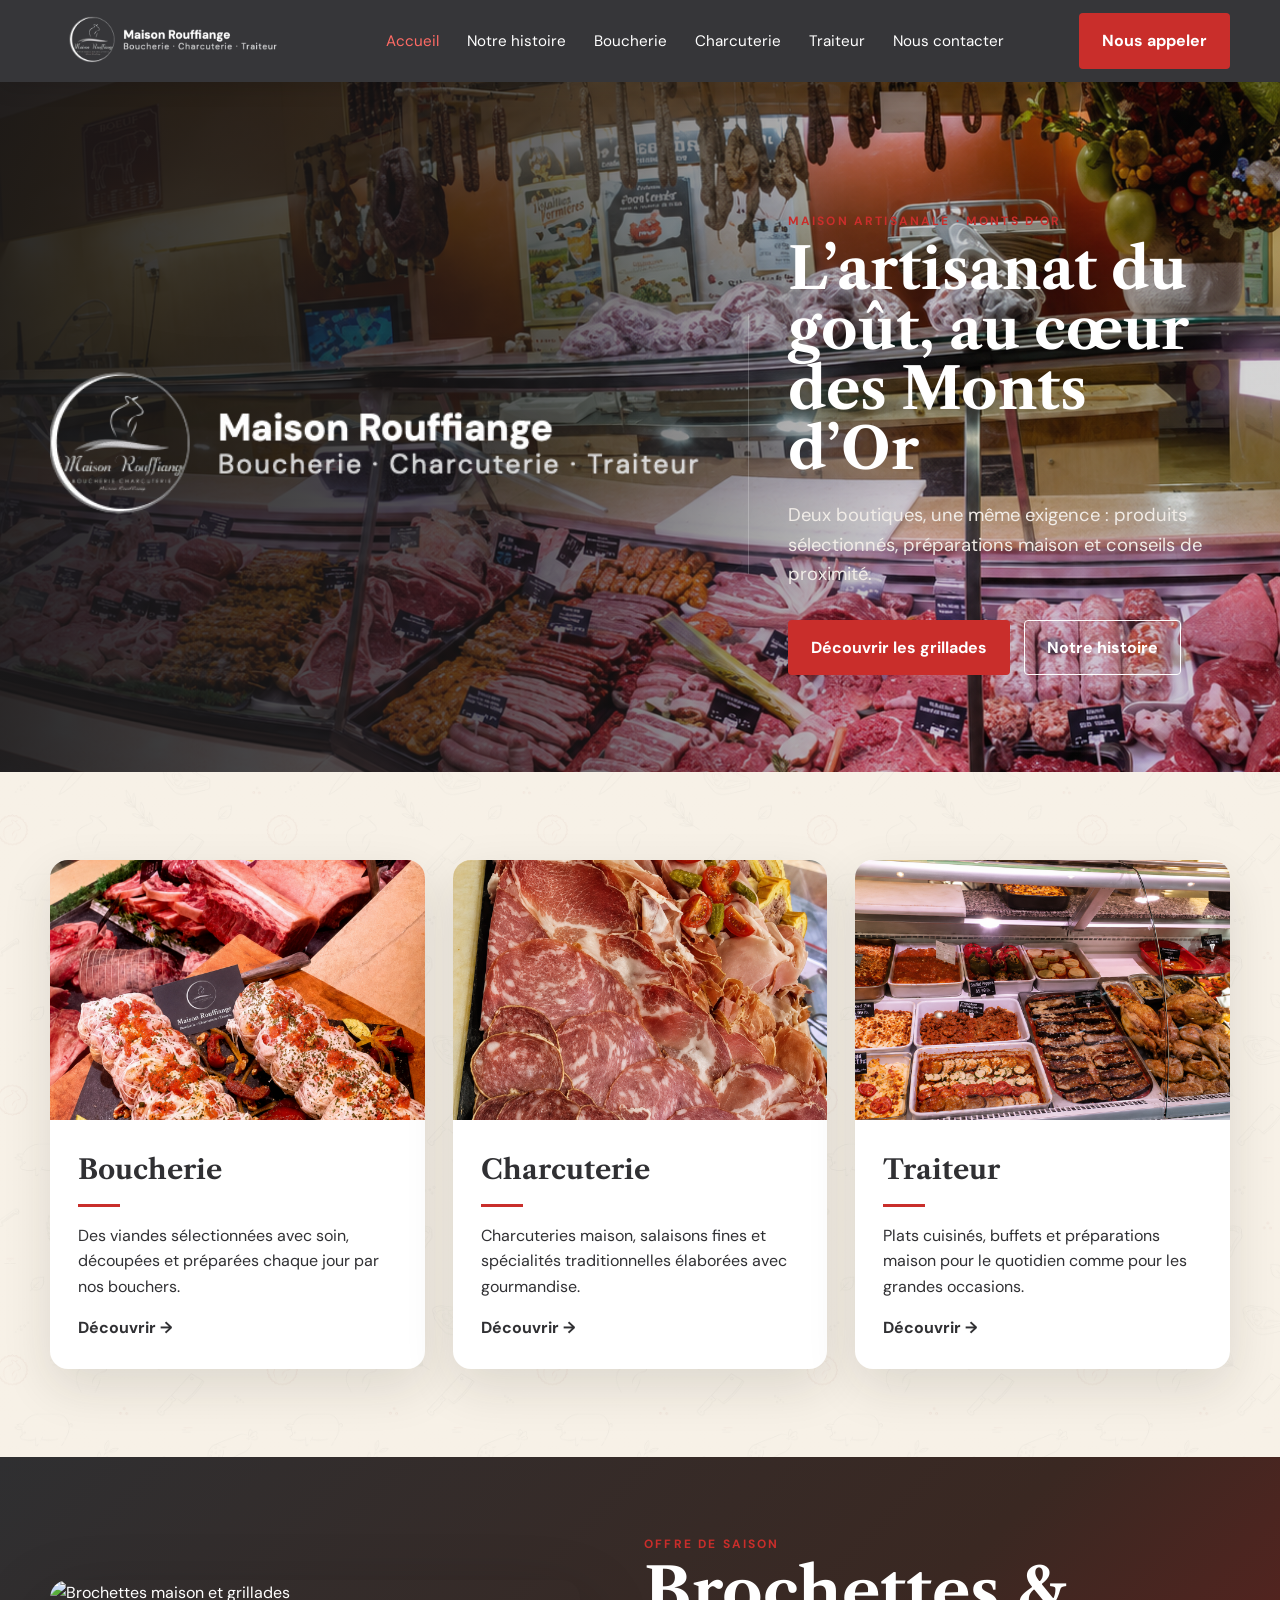
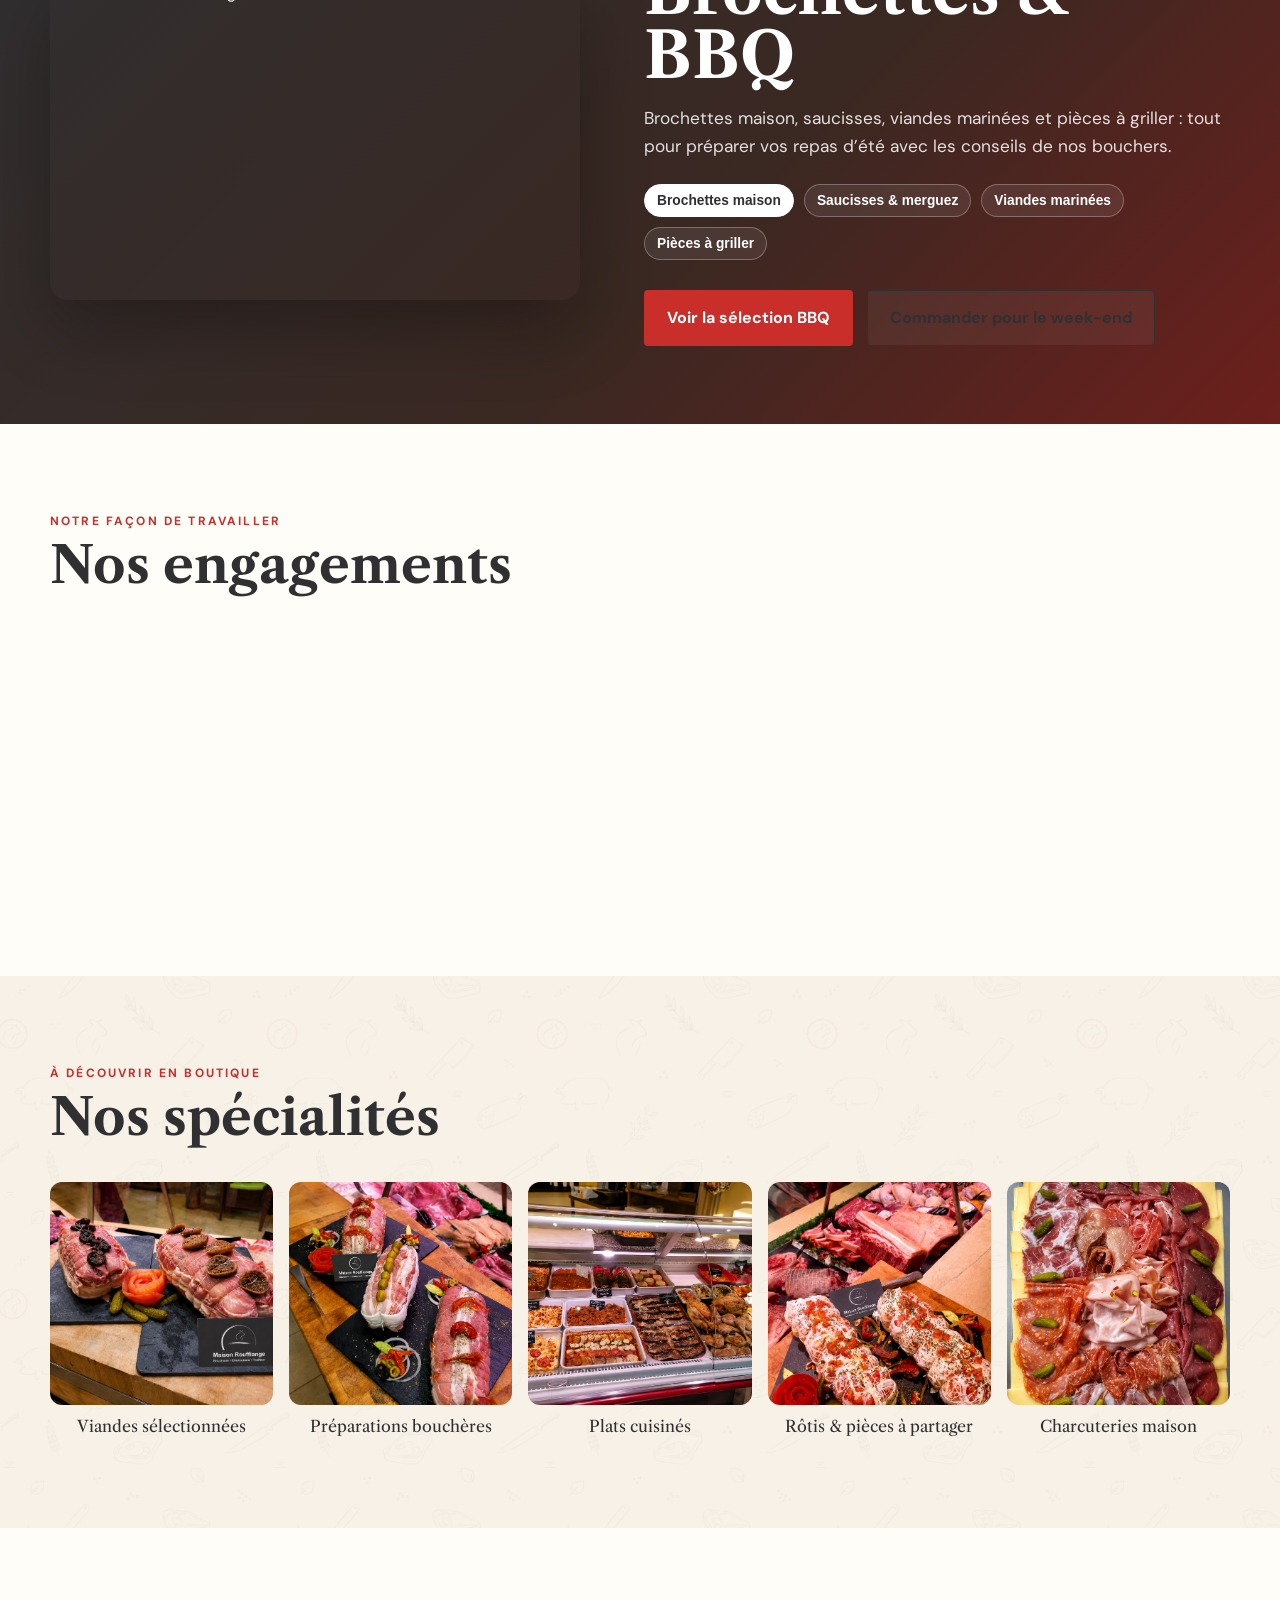
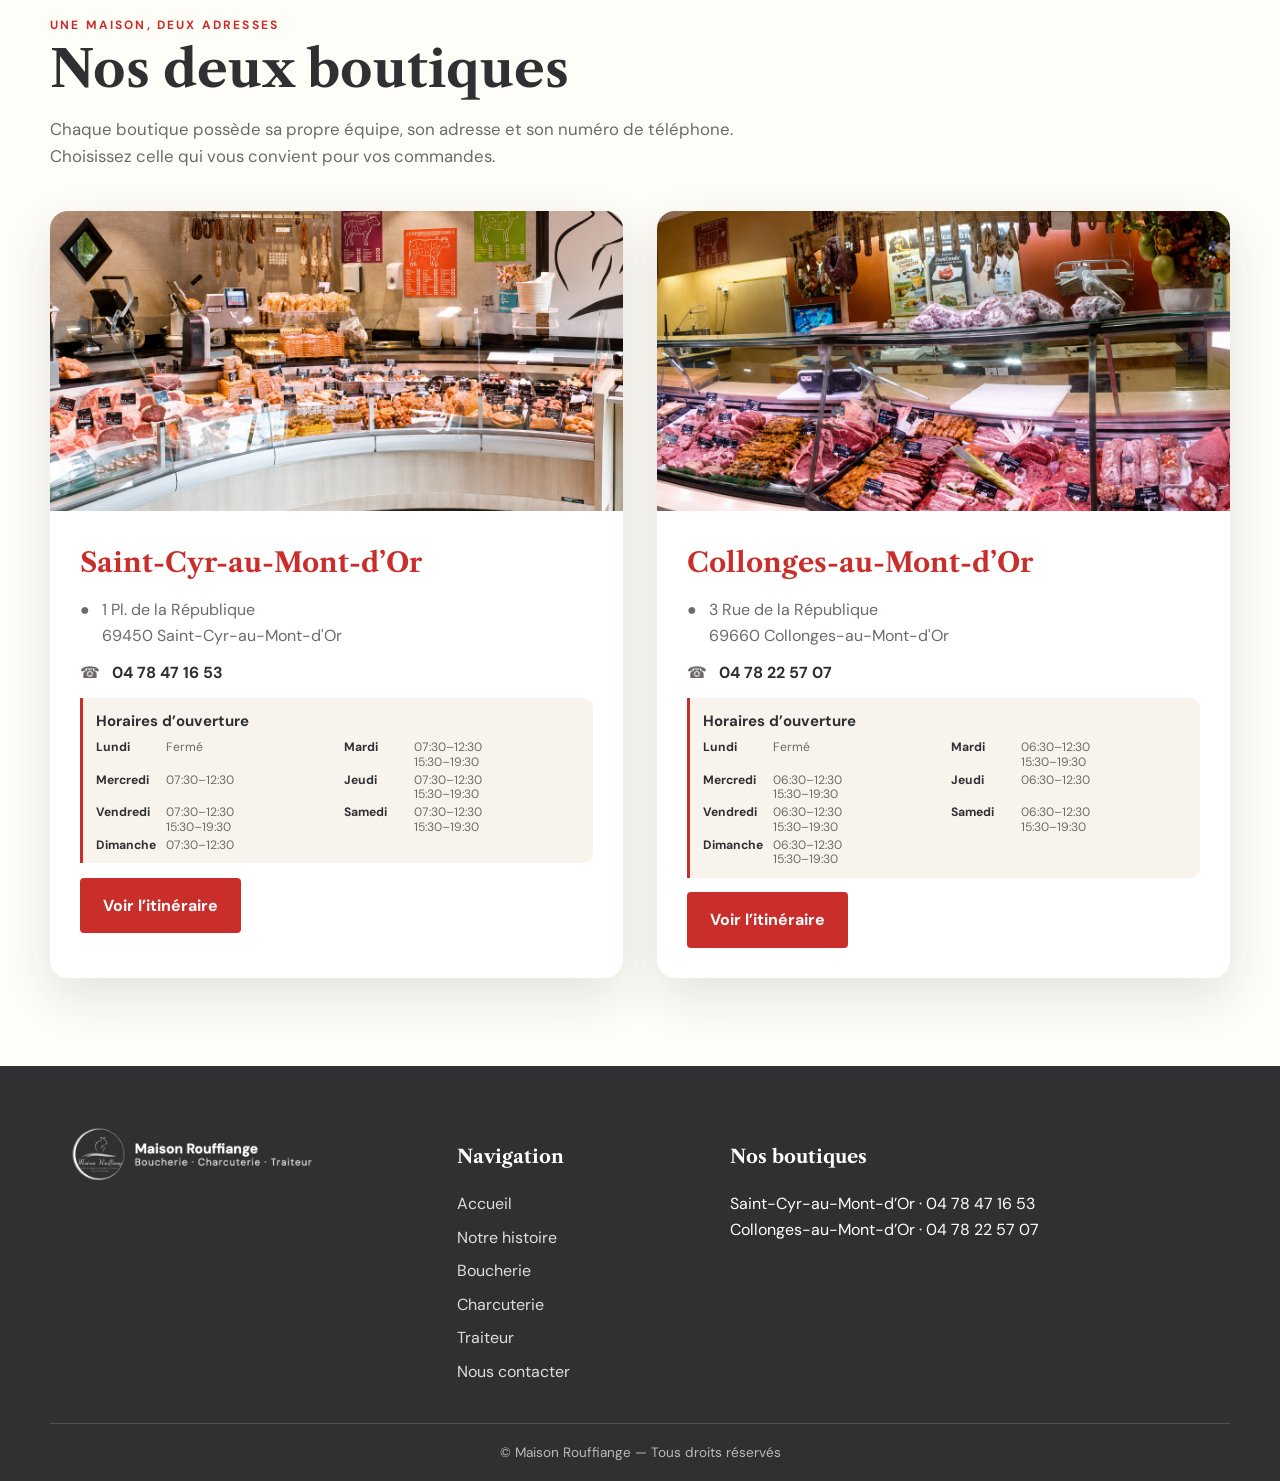
==== index.html @ 57fe026f "Photo brochettes vitrine BBQ" ====
<!doctype html><html lang="fr"><head><meta charset="utf-8"><meta name="viewport" content="width=device-width,initial-scale=1"><meta name="description" content="Maison Rouffiange, boucherie charcuterie traiteur à Saint-Cyr-au-Mont-d'Or et Collonges-au-Mont-d'Or."><title>Maison Rouffiange | Boucherie Charcuterie Traiteur</title><link rel="stylesheet" href="style.css"></head><body>
<header class="site-header"><div class="container nav"><a class="brand" href="index.html"><img src="assets/images/nouvelle-selection/logo-officiel.png" alt="Logo Maison Rouffiange"><span>Maison Rouffiange<small>Boucherie · Charcuterie · Traiteur</small></span></a><button class="menu-toggle" aria-label="Ouvrir le menu">☰</button><nav class="nav-links"><a class="active" href="index.html">Accueil</a><a href="histoire.html">Notre histoire</a><a href="boucherie.html">Boucherie</a><a href="charcuterie.html">Charcuterie</a><a href="traiteur.html">Traiteur</a><a href="contact.html">Nous contacter</a></nav><a class="btn btn--red" href="tel:+33478471653">Nous appeler</a></div></header>
<main><section class="hero"><div class="hero-overlay"></div><div class="container hero-content hero-content--with-logo reveal"><div class="hero-logo-panel"><img src="assets/images/nouvelle-selection/logo-hero.png" alt="Logo Maison Rouffiange"></div><div class="hero-divider"></div><div class="hero-text-panel"><div class="eyebrow">Maison artisanale · Monts d’Or</div><h1>L’artisanat du goût, au cœur des Monts d’Or</h1><p>Deux boutiques, une même exigence : produits sélectionnés, préparations maison et conseils de proximité.</p><div class="hero-actions"><a class="btn btn--red" href="boucherie.html#grillades-bbq">Découvrir les grillades</a><a class="btn btn--outline" href="histoire.html">Notre histoire</a></div></div></div></section>
<section class="section section--cream"><div class="container"><div class="cards-3">
<article class="service-card reveal"><img src="assets/images/nouvelle-selection/accueil-boucherie.png" alt="Étal de boucherie"><div class="service-card-body"><h3>Boucherie</h3><div class="red-rule"></div><p>Des viandes sélectionnées avec soin, découpées et préparées chaque jour par nos bouchers.</p><a href="boucherie.html"><strong>Découvrir →</strong></a></div></article>
<article class="service-card reveal"><img src="assets/images/nouvelle-selection/accueil-charcuterie.png" alt="Charcuteries Maison Rouffiange"><div class="service-card-body"><h3>Charcuterie</h3><div class="red-rule"></div><p>Charcuteries maison, salaisons fines et spécialités traditionnelles élaborées avec gourmandise.</p><a href="charcuterie.html"><strong>Découvrir →</strong></a></div></article>
<article class="service-card reveal"><img src="assets/images/nouvelle-selection/accueil-traiteur.png" alt="Plats traiteur"><div class="service-card-body"><h3>Traiteur</h3><div class="red-rule"></div><p>Plats cuisinés, buffets et préparations maison pour le quotidien comme pour les grandes occasions.</p><a href="traiteur.html"><strong>Découvrir →</strong></a></div></article>
</div></div></section>

<section class="section seasonal-bbq section--bbq-home" id="brochettes-bbq"><div class="container bbq-feature reveal"><div class="bbq-feature__image"><img id="bbq-hero-img" src="assets/images/nouvelle-selection/bbq-brochettes-vitrine.jpg" alt="Brochettes maison et grillades"></div><div class="bbq-feature__content"><div class="eyebrow">Offre de saison</div><h2>Brochettes & BBQ</h2><p>Brochettes maison, saucisses, viandes marinées et pièces à griller : tout pour préparer vos repas d’été avec les conseils de nos bouchers.</p><div class="bbq-tags"><button class="bbq-tag active" data-img="assets/images/nouvelle-selection/bbq-brochettes-vitrine.jpg">Brochettes maison</button><button class="bbq-tag" data-img="assets/images/nouvelle-selection/bbq-saucisses-vitrine.jpg">Saucisses & merguez</button><button class="bbq-tag" data-img="assets/images/nouvelle-selection/boucherie-brochettes.png">Viandes marinées</button><button class="bbq-tag" data-img="assets/images/nouvelle-selection/boucherie-decoupe-jour.png">Pièces à griller</button></div><div class="hero-actions"><a class="btn btn--red" href="boucherie.html#grillades-bbq">Voir la sélection BBQ</a><a class="btn btn--outline" href="contact.html">Commander pour le week-end</a></div></div></div></section>
<section class="section"><div class="container"><div class="eyebrow">Notre façon de travailler</div><h2 class="section-title">Nos engagements</h2><div class="commitments reveal"><div class="commitment"><div class="commitment-icon">✓</div><h3>Sélection rigoureuse</h3><p>Des produits choisis auprès de partenaires de confiance.</p></div><div class="commitment"><div class="commitment-icon">♨</div><h3>Préparations maison</h3><p>Des recettes élaborées sur place par notre équipe.</p></div><div class="commitment"><div class="commitment-icon">♡</div><h3>Conseils personnalisés</h3><p>Une équipe disponible pour vous guider dans vos choix.</p></div><div class="commitment"><div class="commitment-icon">⌂</div><h3>Esprit de proximité</h3><p>Deux commerces de village, une relation simple et humaine.</p></div></div></div></section>
<section class="section section--cream"><div class="container"><div class="eyebrow">À découvrir en boutique</div><h2 class="section-title">Nos spécialités</h2><div class="gallery reveal"><figure><img src="assets/images/nouvelle-selection/specialite-viandes.png" alt="Viandes"><figcaption>Viandes sélectionnées</figcaption></figure><figure><img src="assets/images/nouvelle-selection/specialite-preparations.png" alt="Préparations bouchères"><figcaption>Préparations bouchères</figcaption></figure><figure><img src="assets/images/nouvelle-selection/specialite-plats-cuisines.png" alt="Plats cuisinés maison"><figcaption>Plats cuisinés</figcaption></figure><figure><img src="assets/images/nouvelle-selection/specialite-rotis.png" alt="Rôtis"><figcaption>Rôtis & pièces à partager</figcaption></figure><figure><img src="assets/images/nouvelle-selection/specialite-charcuterie.png" alt="Charcuteries maison"><figcaption>Charcuteries maison</figcaption></figure></div></div></section>
<section class="section"><div class="container"><div class="eyebrow">Une maison, deux adresses</div><h2 class="section-title">Nos deux boutiques</h2><p class="section-intro">Chaque boutique possède sa propre équipe, son adresse et son numéro de téléphone. Choisissez celle qui vous convient pour vos commandes.</p><div class="shop-grid"><article class="shop-card reveal"><img src="assets/images/nouvelle-selection/boutique-saint-cyr.png" alt="Boutique de Saint-Cyr-au-Mont-d'Or"><div class="shop-card-body"><h3>Saint-Cyr-au-Mont-d’Or</h3><div class="contact-line"><span>●</span><span>1 Pl. de la République<br>69450 Saint-Cyr-au-Mont-d'Or</span></div><div class="contact-line"><span>☎</span><strong><a href="tel:+33478471653">04 78 47 16 53</a></strong></div><div class="opening-hours"><h4>Horaires d’ouverture</h4><dl><div><dt>Lundi</dt><dd>Fermé</dd></div><div><dt>Mardi</dt><dd>07:30–12:30<br>15:30–19:30</dd></div><div><dt>Mercredi</dt><dd>07:30–12:30</dd></div><div><dt>Jeudi</dt><dd>07:30–12:30<br>15:30–19:30</dd></div><div><dt>Vendredi</dt><dd>07:30–12:30<br>15:30–19:30</dd></div><div><dt>Samedi</dt><dd>07:30–12:30<br>15:30–19:30</dd></div><div><dt>Dimanche</dt><dd>07:30–12:30</dd></div></dl></div><a class="btn btn--red" href="https://maps.app.goo.gl/fgF9oaHiFfgVZQ1k8" target="_blank" rel="noopener">Voir l’itinéraire</a></div></article><article class="shop-card reveal"><img src="assets/images/nouvelle-selection/boutique-collonges.png" alt="Boutique de Collonges-au-Mont-d'Or"><div class="shop-card-body"><h3>Collonges-au-Mont-d’Or</h3><div class="contact-line"><span>●</span><span>3 Rue de la République<br>69660 Collonges-au-Mont-d'Or</span></div><div class="contact-line"><span>☎</span><strong><a href="tel:+33478225707">04 78 22 57 07</a></strong></div><div class="opening-hours"><h4>Horaires d’ouverture</h4><dl><div><dt>Lundi</dt><dd>Fermé</dd></div><div><dt>Mardi</dt><dd>06:30–12:30<br>15:30–19:30</dd></div><div><dt>Mercredi</dt><dd>06:30–12:30<br>15:30–19:30</dd></div><div><dt>Jeudi</dt><dd>06:30–12:30</dd></div><div><dt>Vendredi</dt><dd>06:30–12:30<br>15:30–19:30</dd></div><div><dt>Samedi</dt><dd>06:30–12:30<br>15:30–19:30</dd></div><div><dt>Dimanche</dt><dd>06:30–12:30<br>15:30–19:30</dd></div></dl></div><a class="btn btn--red" href="https://maps.app.goo.gl/BYQf1rHpVHDh8szU8" target="_blank" rel="noopener">Voir l’itinéraire</a></div></article></div></div></section></main>
<footer><div class="container"><div class="footer-grid"><div><a class="brand" href="index.html"><img src="assets/images/nouvelle-selection/logo-officiel.png" alt="Logo"><span>Maison Rouffiange<small>L’artisanat du goût, au cœur des Monts d’Or.</small></span></a></div><div><h3>Navigation</h3><div class="footer-links"><a href="index.html">Accueil</a><a href="histoire.html">Notre histoire</a><a href="boucherie.html">Boucherie</a><a href="charcuterie.html">Charcuterie</a><a href="traiteur.html">Traiteur</a><a href="contact.html">Nous contacter</a></div></div><div><h3>Nos boutiques</h3><p>Saint-Cyr-au-Mont-d’Or · 04 78 47 16 53<br>Collonges-au-Mont-d’Or · 04 78 22 57 07</p></div></div><div class="footer-bottom">© Maison Rouffiange — Tous droits réservés</div></div></footer><script src="script.js"></script></body></html>
---- style.css ----
@import url('https://fonts.googleapis.com/css2?family=DM+Sans:wght@400;500;600;700&family=Libre+Caslon+Text:wght@400;700&display=swap');

:root{--red:#c92e2b;--red-dark:#a92120;--charcoal:#303033;--cream:#f7f1e7;--paper:#fffdf8;--muted:#6d6a68;--line:#ded5c8;--shadow:0 18px 50px rgba(34,29,25,.12);--radius:18px;--max:1180px}
*{box-sizing:border-box}html{scroll-behavior:smooth}body{margin:0;color:var(--charcoal);font-family:'DM Sans',sans-serif;background:var(--paper);line-height:1.6}img{max-width:100%;display:block}a{color:inherit;text-decoration:none}.container{width:min(var(--max),calc(100% - 40px));margin:auto}.eyebrow{font-size:.75rem;letter-spacing:.18em;text-transform:uppercase;color:var(--red);font-weight:700}.section{padding:88px 0}.section--cream{background-color:var(--cream);background-image:linear-gradient(rgba(247,241,231,.93),rgba(247,241,231,.93)),url('assets/images/motif-boucherie.png');background-size:auto,540px}.section-title{font-family:'Libre Caslon Text',serif;font-size:clamp(2rem,4vw,3.5rem);line-height:1.15;margin:.3rem 0 1rem}.section-intro{max-width:700px;color:var(--muted);font-size:1.05rem}.btn{display:inline-flex;align-items:center;justify-content:center;gap:.6rem;padding:14px 22px;border-radius:4px;font-weight:700;border:1px solid transparent;transition:.25s}.btn--red{background:var(--red);color:white}.btn--red:hover{background:var(--red-dark);transform:translateY(-2px)}.btn--outline{border-color:currentColor;color:var(--charcoal);background:rgba(255,255,255,.05)}.btn--outline:hover{background:white;color:var(--charcoal)}

.site-header{position:sticky;top:0;z-index:50;background:rgba(48,48,51,.97);color:white;box-shadow:0 6px 20px rgba(0,0,0,.12)}.nav{height:82px;display:flex;align-items:center;justify-content:space-between;gap:25px}.brand{display:flex;align-items:center;gap:12px;font-weight:700}.brand img{width:60px;height:60px;border-radius:50%;object-fit:cover;border:1px solid rgba(255,255,255,.35)}.brand span{line-height:1.2}.brand small{display:block;font-weight:400;color:#d8d8d8;font-size:.72rem;letter-spacing:.08em}.nav-links{display:flex;align-items:center;gap:28px}.nav-links a{font-size:.95rem}.nav-links a.active,.nav-links a:hover{color:#ff6b65}.menu-toggle{display:none;border:0;background:transparent;color:white;font-size:1.65rem}

.hero{min-height:690px;display:grid;align-items:center;color:white;background:linear-gradient(90deg,rgba(25,24,25,.92) 0%,rgba(25,24,25,.67) 42%,rgba(25,24,25,.18) 72%),url('assets/images/nouvelle-selection/hero-boucherie.png') center/cover}.hero-content{max-width:680px;padding:80px 0}.hero h1{font-family:'Libre Caslon Text',serif;font-size:clamp(3rem,7vw,5.4rem);line-height:1.04;margin:.5rem 0 1.4rem}.hero p{font-size:1.15rem;max-width:590px;color:#f1ece7}.hero-actions{display:flex;flex-wrap:wrap;gap:14px;margin-top:30px}.hero .btn--outline{color:white}

.cards-3{display:grid;grid-template-columns:repeat(3,1fr);gap:28px}.service-card{background:white;border-radius:var(--radius);overflow:hidden;box-shadow:var(--shadow);transition:.25s}.service-card:hover{transform:translateY(-6px)}.service-card img{height:260px;width:100%;object-fit:cover}.service-card-body{padding:28px}.service-card h3,.shop-card h3{font-family:'Libre Caslon Text',serif;font-size:1.7rem;margin:0 0 .6rem}.red-rule{width:42px;height:3px;background:var(--red);margin:12px 0 16px}

.commitments{display:grid;grid-template-columns:repeat(4,1fr);gap:0;margin-top:45px;border:1px solid var(--line);background:rgba(255,255,255,.7)}.commitment{padding:34px;text-align:center;border-right:1px solid var(--line)}.commitment:last-child{border:0}.commitment-icon{width:52px;height:52px;border:1px solid var(--red);color:var(--red);border-radius:50%;display:grid;place-items:center;margin:0 auto 14px;font-size:1.3rem}.commitment h3{font-family:'Libre Caslon Text',serif;font-size:1.15rem}.commitment p{font-size:.9rem;color:var(--muted)}

.gallery{display:grid;grid-template-columns:repeat(5,1fr);gap:16px;margin-top:35px}.gallery figure{margin:0}.gallery img{aspect-ratio:1/1;object-fit:cover;border-radius:12px}.gallery figcaption{text-align:center;margin-top:9px;font-family:'Libre Caslon Text',serif}

.shop-grid{display:grid;grid-template-columns:1fr 1fr;gap:34px;margin-top:42px}.shop-card{background:white;border-radius:var(--radius);box-shadow:var(--shadow);overflow:hidden}.shop-card img{width:100%;height:300px;object-fit:cover}.shop-card-body{padding:30px}.shop-card h3{color:var(--red)}.contact-line{display:flex;gap:12px;margin:12px 0;color:var(--muted)}.contact-line strong{color:var(--charcoal)}

.page-hero{padding:110px 0 75px;background:var(--charcoal);color:white}.page-hero h1{font-family:'Libre Caslon Text',serif;font-size:clamp(2.8rem,6vw,5rem);margin:.3rem 0}.page-hero p{max-width:680px;color:#ddd}

.animal-nav{display:flex;flex-wrap:wrap;gap:10px;margin:28px 0 45px}.animal-nav button{border:1px solid var(--line);background:white;padding:12px 18px;cursor:pointer;font-weight:700}.animal-nav button.active{background:var(--red);color:white;border-color:var(--red)}.animal-panel{display:none;grid-template-columns:1.2fr .8fr;gap:45px;align-items:center}.animal-panel.active{display:grid}.animal-panel img{border-radius:var(--radius);box-shadow:var(--shadow);background:var(--cream)}.animal-copy h2{font-family:'Libre Caslon Text',serif;font-size:2.4rem}.animal-copy ul{padding-left:20px;color:var(--muted)}.notice{margin-top:25px;padding:18px;border-left:4px solid var(--red);background:var(--cream);font-size:.92rem}

.product-band{display:grid;grid-template-columns:1fr 1fr;min-height:420px}.product-band:nth-child(even) .product-image{order:2}.product-image img{width:100%;height:100%;object-fit:cover}.product-copy{display:flex;align-items:center;padding:60px;max-width:680px}.product-copy h2{font-family:'Libre Caslon Text',serif;font-size:2.8rem;margin:.3rem 0 1rem}.product-copy p{color:var(--muted)}

.contact-layout{display:grid;grid-template-columns:1fr .8fr;gap:50px}.contact-form{background:white;padding:34px;border-radius:var(--radius);box-shadow:var(--shadow)}.field{display:grid;gap:7px;margin-bottom:18px}.field input,.field textarea,.field select{font:inherit;padding:13px;border:1px solid var(--line);background:#fff}.field textarea{min-height:145px;resize:vertical}.contact-stores{display:grid;gap:20px}.mini-shop{padding:26px;background:var(--cream);border-left:4px solid var(--red)}

footer{background:var(--charcoal);color:white;padding:58px 0 18px}.footer-grid{display:grid;grid-template-columns:1.1fr .7fr 1.5fr;gap:40px}.footer-grid h3{font-family:'Libre Caslon Text',serif}.footer-links{display:grid;gap:8px;color:#ddd}.footer-bottom{border-top:1px solid rgba(255,255,255,.15);margin-top:38px;padding-top:18px;color:#bbb;font-size:.85rem;text-align:center}

.reveal{opacity:0;transform:translateY(20px);transition:.65s}.reveal.visible{opacity:1;transform:none}

@media(max-width:900px){.nav-links{position:fixed;inset:82px 0 auto 0;background:var(--charcoal);padding:24px;display:none;flex-direction:column;align-items:flex-start}.nav-links.open{display:flex}.menu-toggle{display:block}.nav .btn{display:none}.cards-3,.shop-grid,.animal-panel,.contact-layout,.product-band{grid-template-columns:1fr}.commitments{grid-template-columns:1fr 1fr}.commitment:nth-child(2){border-right:0}.commitment:nth-child(-n+2){border-bottom:1px solid var(--line)}.gallery{grid-template-columns:repeat(2,1fr)}.product-band:nth-child(even) .product-image{order:0}.product-image{height:360px}.footer-grid{grid-template-columns:1fr}.hero{min-height:600px;background-position:65% center}.brand span{display:none}}
@media(max-width:560px){.container{width:min(100% - 26px,var(--max))}.section{padding:64px 0}.hero h1{font-size:2.8rem}.commitments{grid-template-columns:1fr}.commitment{border-right:0;border-bottom:1px solid var(--line)!important}.gallery{grid-template-columns:1fr 1fr}.shop-card img{height:230px}.product-copy{padding:38px 22px}.page-hero{padding:80px 0 55px}}

/* Horaires des boutiques */
.opening-hours{margin:1.15rem 0 1.35rem;padding:1rem 1.05rem;background:rgba(245,239,229,.7);border-left:3px solid var(--red);border-radius:0 10px 10px 0}
.opening-hours h4{margin:0 0 .7rem;font-family:var(--font-heading);font-size:1.05rem;color:var(--dark)}
.opening-hours dl{margin:0;display:grid;gap:.38rem}
.opening-hours dl>div{display:grid;grid-template-columns:minmax(82px,1fr) minmax(118px,1.35fr);gap:.7rem;align-items:start}
.opening-hours dt{font-weight:700;color:var(--dark)}
.opening-hours dd{margin:0;color:var(--muted);line-height:1.35}
.mini-shop .opening-hours{background:#fff;border:1px solid rgba(47,47,49,.1);border-left:3px solid var(--red)}
@media (max-width:560px){.opening-hours dl>div{grid-template-columns:80px 1fr}.opening-hours{padding:.9rem}}

/* Découpes interactives */
.interactive-animal{grid-template-columns:minmax(0,1.35fr) minmax(270px,.65fr);align-items:stretch}
.cut-viewer{position:relative;border-radius:var(--radius);overflow:hidden;background:var(--cream);box-shadow:var(--shadow);min-width:0}
.cut-viewer canvas{display:block;width:100%;height:auto;cursor:crosshair;touch-action:manipulation}
.cut-hint{position:absolute;left:16px;bottom:14px;margin:0;padding:8px 12px;border-radius:999px;background:rgba(48,48,51,.86);color:white;font-size:.78rem;pointer-events:none;transition:.25s}
.cut-viewer.is-active .cut-hint{opacity:0;transform:translateY(5px)}
.cut-info{background:white;border-radius:var(--radius);box-shadow:var(--shadow);padding:30px;display:flex;flex-direction:column;justify-content:center;border-top:4px solid var(--red);transition:.25s}
.cut-info h2{font-family:'Libre Caslon Text',serif;font-size:clamp(1.8rem,3vw,2.55rem);line-height:1.15;margin:.35rem 0 .9rem}
.cut-info-text{margin:0;color:var(--muted)}
.cut-info.is-selected{transform:translateX(0);border-top-color:var(--red-dark)}
.cut-buttons{display:flex;flex-wrap:wrap;gap:7px;margin-top:20px}
.cut-buttons button{border:1px solid var(--line);background:var(--cream);color:var(--charcoal);padding:7px 10px;border-radius:999px;font:inherit;font-size:.78rem;font-weight:700;cursor:pointer;transition:.2s}
.cut-buttons button:hover,.cut-buttons button.active,.cut-buttons button:focus-visible{background:var(--red);border-color:var(--red);color:white;outline:none}
@media(max-width:900px){.interactive-animal{grid-template-columns:1fr}.cut-info{padding:24px}.cut-buttons{margin-top:14px}}

/* Horaires plus compacts */
.opening-hours{margin:.75rem 0 .9rem;padding:.72rem .82rem}
.opening-hours h4{margin:0 0 .42rem;font-size:.98rem}
.opening-hours dl{gap:.18rem}
.opening-hours dl>div{grid-template-columns:76px 1fr;gap:.5rem}
.opening-hours dt,.opening-hours dd{font-size:.84rem;line-height:1.2}

/* Horaires visibles et compacts */
.opening-hours{display:block!important;margin:.7rem 0 .9rem!important;padding:.7rem .8rem!important}
.opening-hours h4{display:block!important;margin:0 0 .45rem!important;font-size:.94rem!important}
.opening-hours dl{display:grid!important;grid-template-columns:repeat(2,minmax(0,1fr));gap:.24rem .7rem!important;margin:0!important}
.opening-hours dl>div{display:grid!important;grid-template-columns:64px 1fr!important;gap:.38rem!important;align-items:start!important}
.opening-hours dt,.opening-hours dd{display:block!important;font-size:.76rem!important;line-height:1.18!important}
@media(max-width:650px){.opening-hours dl{grid-template-columns:1fr!important}.opening-hours dl>div{grid-template-columns:72px 1fr!important}}

/* Logo officiel horizontal Maison Rouffiange */
.brand img[src*="logo-officiel"]{
  width:260px;
  height:auto;
  max-height:56px;
  border-radius:0;
  object-fit:contain;
  border:0;
  background:transparent;
}
.brand img[src*="logo-officiel"] + span{display:none;}
footer .brand img[src*="logo-officiel"]{width:300px;max-height:64px;}
@media(max-width:560px){.brand img[src*="logo-officiel"]{width:210px;max-height:50px}.nav{gap:12px}}


/* Hero avec logo client */
.hero-content--with-logo {
  max-width: 1180px;
  display: grid;
  grid-template-columns: minmax(420px, 660px) 1px minmax(0, 1fr);
  align-items: center;
  gap: clamp(1.5rem, 3vw, 3rem);
  text-align: left;
}

.hero-logo-panel {
  display: flex;
  align-items: center;
  justify-content: center;
}

.hero-logo-panel img {
  width: 100%;
  height: auto;
  display: block;
  filter: drop-shadow(0 28px 55px rgba(0, 0, 0, 0.45));
}

.hero-divider {
  width: 1px;
  height: clamp(160px, 22vw, 260px);
  background: rgba(255,255,255,0.22);
  flex-shrink: 0;
}

.hero-text-panel {
  max-width: 680px;
}

.hero-content--with-logo h1 {
  font-size: clamp(2.2rem, 4.5vw, 4rem);
  max-width: 640px;
}

.hero-content--with-logo p {
  max-width: 580px;
}

@media (max-width: 1000px) {
  .hero-content--with-logo {
    grid-template-columns: minmax(220px, 300px) 1px minmax(0, 1fr);
    gap: clamp(1.5rem, 3vw, 3rem);
  }
  .hero-logo-panel img {
    width: clamp(200px, 26vw, 300px);
  }
  .hero-divider {
    height: clamp(120px, 18vw, 200px);
  }
}

@media (max-width: 750px) {
  .hero-content--with-logo {
    grid-template-columns: 1fr;
    gap: 1.5rem;
    text-align: center;
    justify-items: center;
  }
  .hero-divider { display: none; }
  .hero-logo-panel img {
    width: clamp(160px, 45vw, 240px);
  }
  .hero-text-panel,
  .hero-content--with-logo h1,
  .hero-content--with-logo p {
    max-width: 100%;
  }
  .hero-actions {
    justify-content: center;
  }
}


/* Page histoire */
.page-hero--story{background:linear-gradient(rgba(48,48,51,.88),rgba(48,48,51,.88)),url('assets/images/nouvelle-selection/boutique-collonges.png') center/cover;color:white}
.story-hero-grid{display:grid;grid-template-columns:minmax(0,1fr) minmax(260px,420px);gap:clamp(2rem,6vw,5rem);align-items:center}
.story-hero-logo{background:rgba(255,255,255,.08);border:1px solid rgba(255,255,255,.2);border-radius:var(--radius);padding:26px;backdrop-filter:blur(8px)}
.story-hero-logo img{width:100%;height:auto;filter:drop-shadow(0 18px 35px rgba(0,0,0,.35))}
.story-grid{display:grid;grid-template-columns:1fr .9fr;gap:clamp(2rem,5vw,5rem);align-items:center}
.story-grid--reverse{grid-template-columns:.9fr 1fr}
.story-text p{color:var(--muted);font-size:1.03rem}
.story-image img{width:100%;height:380px;object-fit:cover;border-radius:var(--radius);box-shadow:var(--shadow)}
.cards-2{display:grid;grid-template-columns:repeat(2,1fr);gap:28px;margin-top:38px}
.story-card{background:white;border-radius:var(--radius);overflow:hidden;box-shadow:var(--shadow)}
.story-card img{width:100%;height:280px;object-fit:cover}
.story-card div{padding:28px}
.story-card h3{font-family:'Libre Caslon Text',serif;font-size:1.65rem;margin:0 0 .6rem;color:var(--red)}
.story-card p{color:var(--muted);margin:0}
.team-values{display:grid;gap:14px;margin-top:26px}
.team-values div{background:white;border-left:4px solid var(--red);padding:16px 18px;border-radius:0 12px 12px 0;box-shadow:0 10px 30px rgba(34,29,25,.08)}
.team-values strong{display:block;font-family:'Libre Caslon Text',serif;font-size:1.12rem}
.team-values span{display:block;color:var(--muted);font-size:.94rem;margin-top:3px}

/* Mise en avant Brochettes & BBQ */
.seasonal-bbq{position:relative;overflow:hidden;background:linear-gradient(135deg,#2f2f31 0%,#3a2822 58%,#6d1f1c 100%);color:white}
.section--bbq-home{padding:78px 0}
.bbq-feature{display:grid;grid-template-columns:.95fr 1.05fr;gap:clamp(2rem,5vw,4.5rem);align-items:center}
.bbq-feature__image img{width:100%;height:320px;object-fit:cover;border-radius:var(--radius);box-shadow:0 28px 70px rgba(0,0,0,.28)}
.bbq-feature__content h2{font-family:'Libre Caslon Text',serif;font-size:clamp(2.4rem,5vw,4.6rem);line-height:1;margin:.35rem 0 1rem}
.bbq-feature__content p{font-size:1.08rem;color:rgba(255,255,255,.86);max-width:620px}
.bbq-tags{display:flex;flex-wrap:wrap;gap:10px;margin:24px 0 28px}
.bbq-tags span,.bbq-tag{border:1px solid rgba(255,255,255,.28);border-radius:999px;padding:8px 12px;background:rgba(255,255,255,.08);font-weight:700;font-size:.86rem;color:white;cursor:pointer;transition:.2s}.bbq-tag:hover{background:rgba(255,255,255,.22);border-color:rgba(255,255,255,.6)}.bbq-tag.active{background:white;color:var(--charcoal);border-color:white}
.bbq-grid{display:grid;grid-template-columns:repeat(4,1fr);gap:18px;margin-top:40px}
.bbq-card{background:white;border-radius:var(--radius);overflow:hidden;box-shadow:var(--shadow)}
.bbq-card img{width:100%;height:170px;object-fit:cover}
.bbq-card div{padding:20px}
.bbq-card h3{font-family:'Libre Caslon Text',serif;margin:0 0 .45rem;font-size:1.25rem}
.bbq-card p{margin:0;color:var(--muted);font-size:.92rem}
.bbq-callout{margin-top:28px;background:white;border-left:4px solid var(--red);border-radius:0 12px 12px 0;padding:18px 20px;color:var(--charcoal);box-shadow:var(--shadow)}
.bbq-callout a{color:var(--red);font-weight:700}
@media(max-width:900px){.story-hero-grid,.story-grid,.story-grid--reverse,.cards-2,.bbq-feature{grid-template-columns:1fr}.story-hero-logo{max-width:420px}.story-image img{height:360px}.bbq-grid{grid-template-columns:1fr 1fr}.bbq-feature__image img{height:330px}}
@media(max-width:560px){.bbq-grid{grid-template-columns:1fr}.cards-2{grid-template-columns:1fr}.story-card img{height:230px}.bbq-feature__image img{height:220px}.story-hero-logo{max-width:220px}}

/* Page contact — grandes cartes boutiques */
.contact-duo{display:grid;grid-template-columns:1fr 1fr;gap:34px;margin-top:0}
.contact-card{background:white;border-radius:var(--radius);box-shadow:var(--shadow);overflow:hidden;display:flex;flex-direction:column}
.contact-card__header{background:var(--charcoal);color:white;padding:36px 38px 30px}
.contact-card__header .eyebrow{color:rgba(255,255,255,.55);margin-bottom:.6rem}
.contact-card__header h2{font-family:'Libre Caslon Text',serif;font-size:clamp(2rem,3.5vw,3rem);line-height:1.1;margin:0;color:white}
.contact-card__body{padding:34px 38px 38px;display:flex;flex-direction:column;gap:20px;flex:1}
.contact-card__phone{display:block;font-family:'Libre Caslon Text',serif;font-size:clamp(1.9rem,3vw,2.8rem);font-weight:700;color:var(--red);letter-spacing:.02em;text-decoration:none;line-height:1}
.contact-card__phone:hover{color:var(--red-dark)}
.contact-card__address{font-style:normal;color:var(--muted);font-size:1rem;line-height:1.6;margin:0;border-left:3px solid var(--red);padding-left:14px}
.contact-card .opening-hours--full{background:var(--cream);border-left:3px solid var(--red);border-radius:0 10px 10px 0;padding:16px 18px;margin:0}
.opening-hours--full h4{margin:0 0 .6rem;font-size:1rem;color:var(--charcoal)}
.opening-hours--full dl{display:grid;gap:.3rem;margin:0}
.opening-hours--full dl>div{display:grid;grid-template-columns:80px 1fr;gap:.5rem;align-items:start}
.opening-hours--full dt{font-weight:700;font-size:.88rem;color:var(--charcoal)}
.opening-hours--full dd{margin:0;font-size:.88rem;color:var(--muted)}
.contact-card .btn{align-self:flex-start;margin-top:auto}
.story-card--link{display:block;text-decoration:none;color:inherit;cursor:pointer;transition:.25s}
.story-card--link:hover{transform:translateY(-6px);box-shadow:0 28px 60px rgba(34,29,25,.18)}
@media(max-width:800px){.contact-duo{grid-template-columns:1fr}}
@media(max-width:560px){.contact-card__header,.contact-card__body{padding:26px 24px}.contact-card__phone{font-size:1.8rem}}
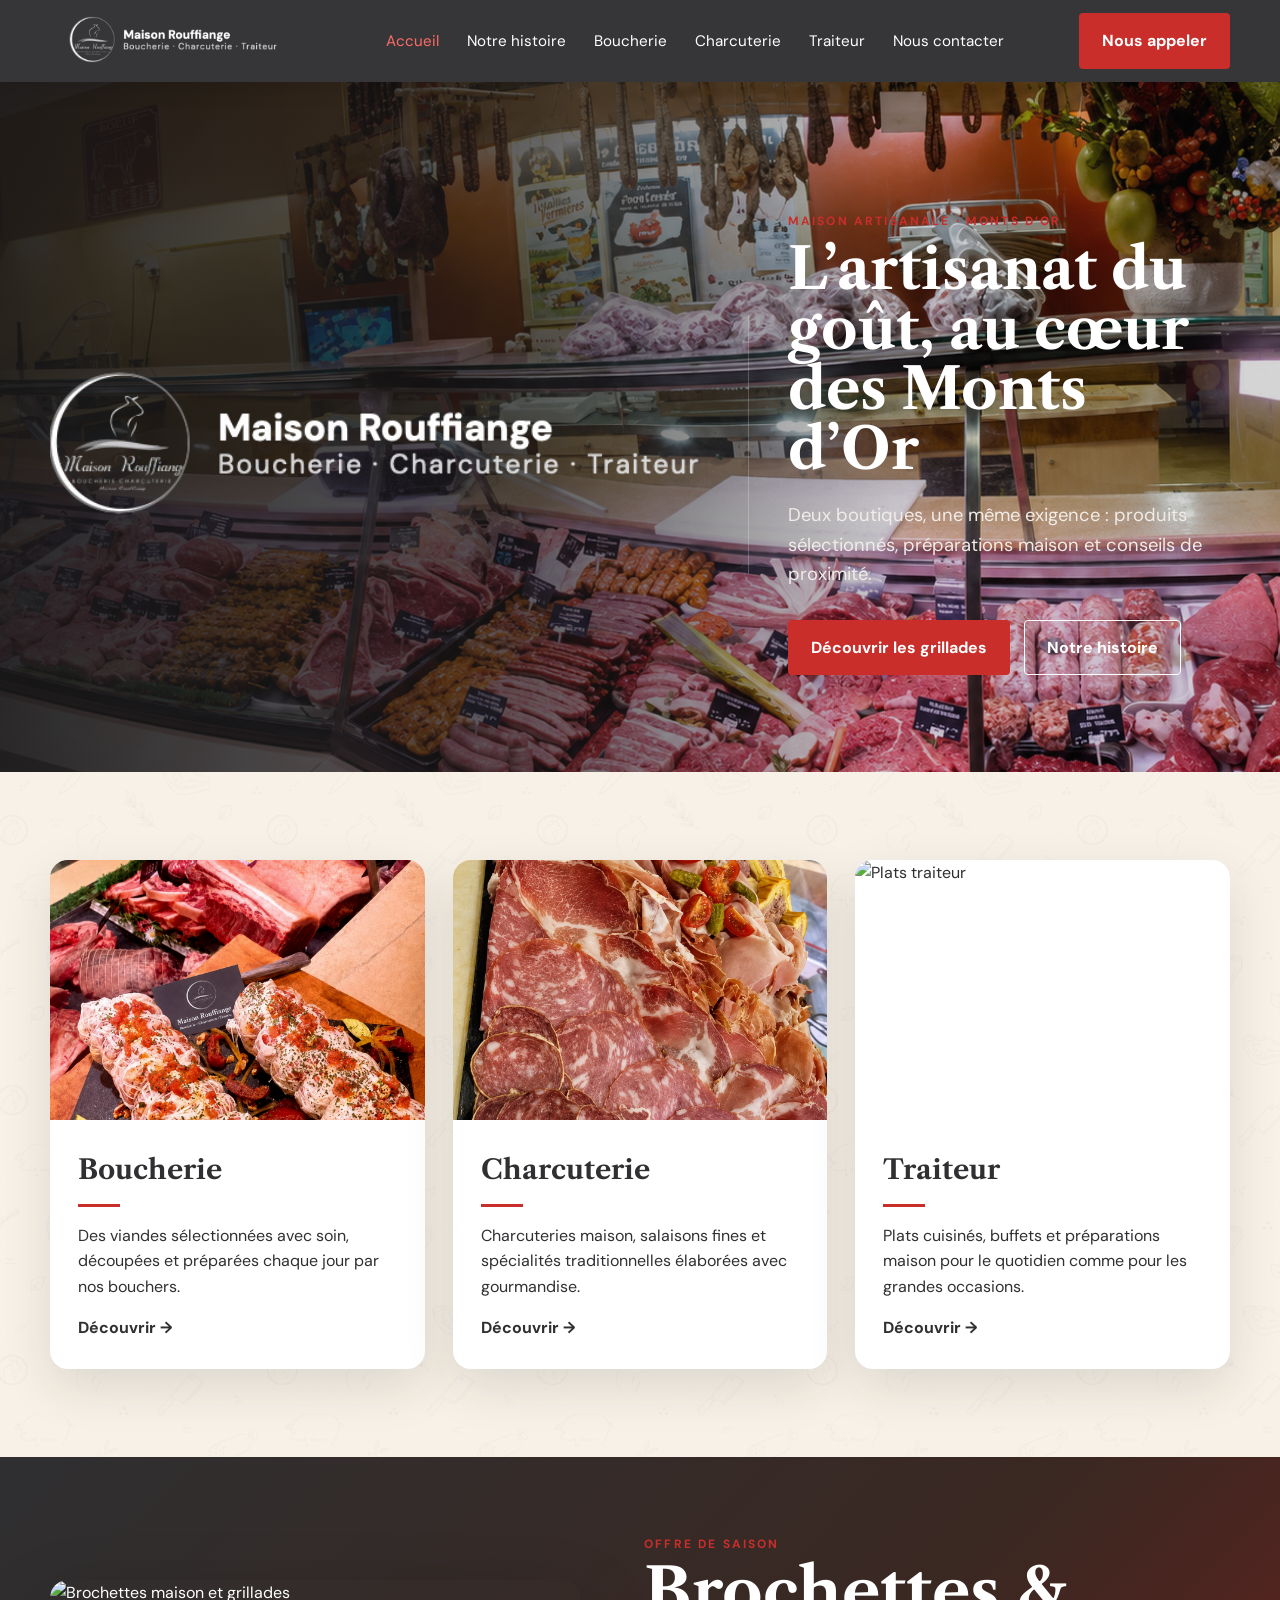
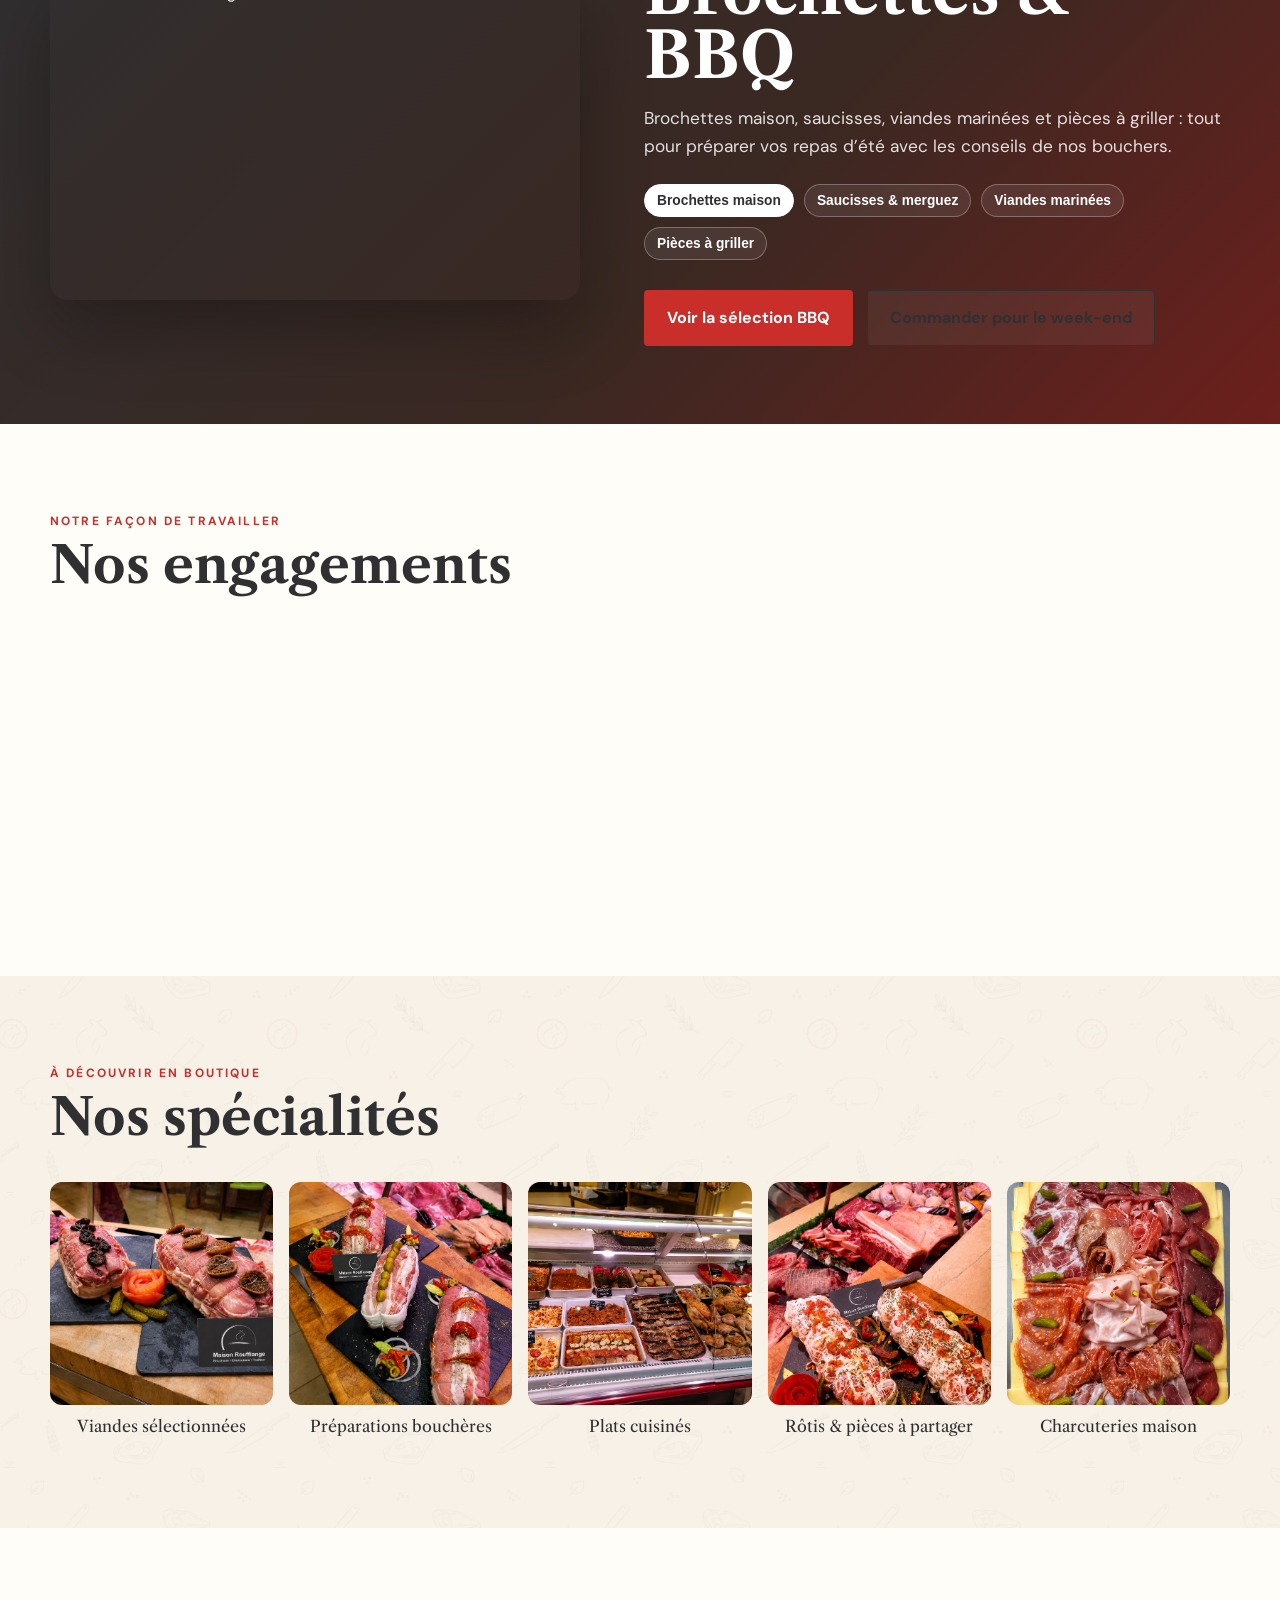
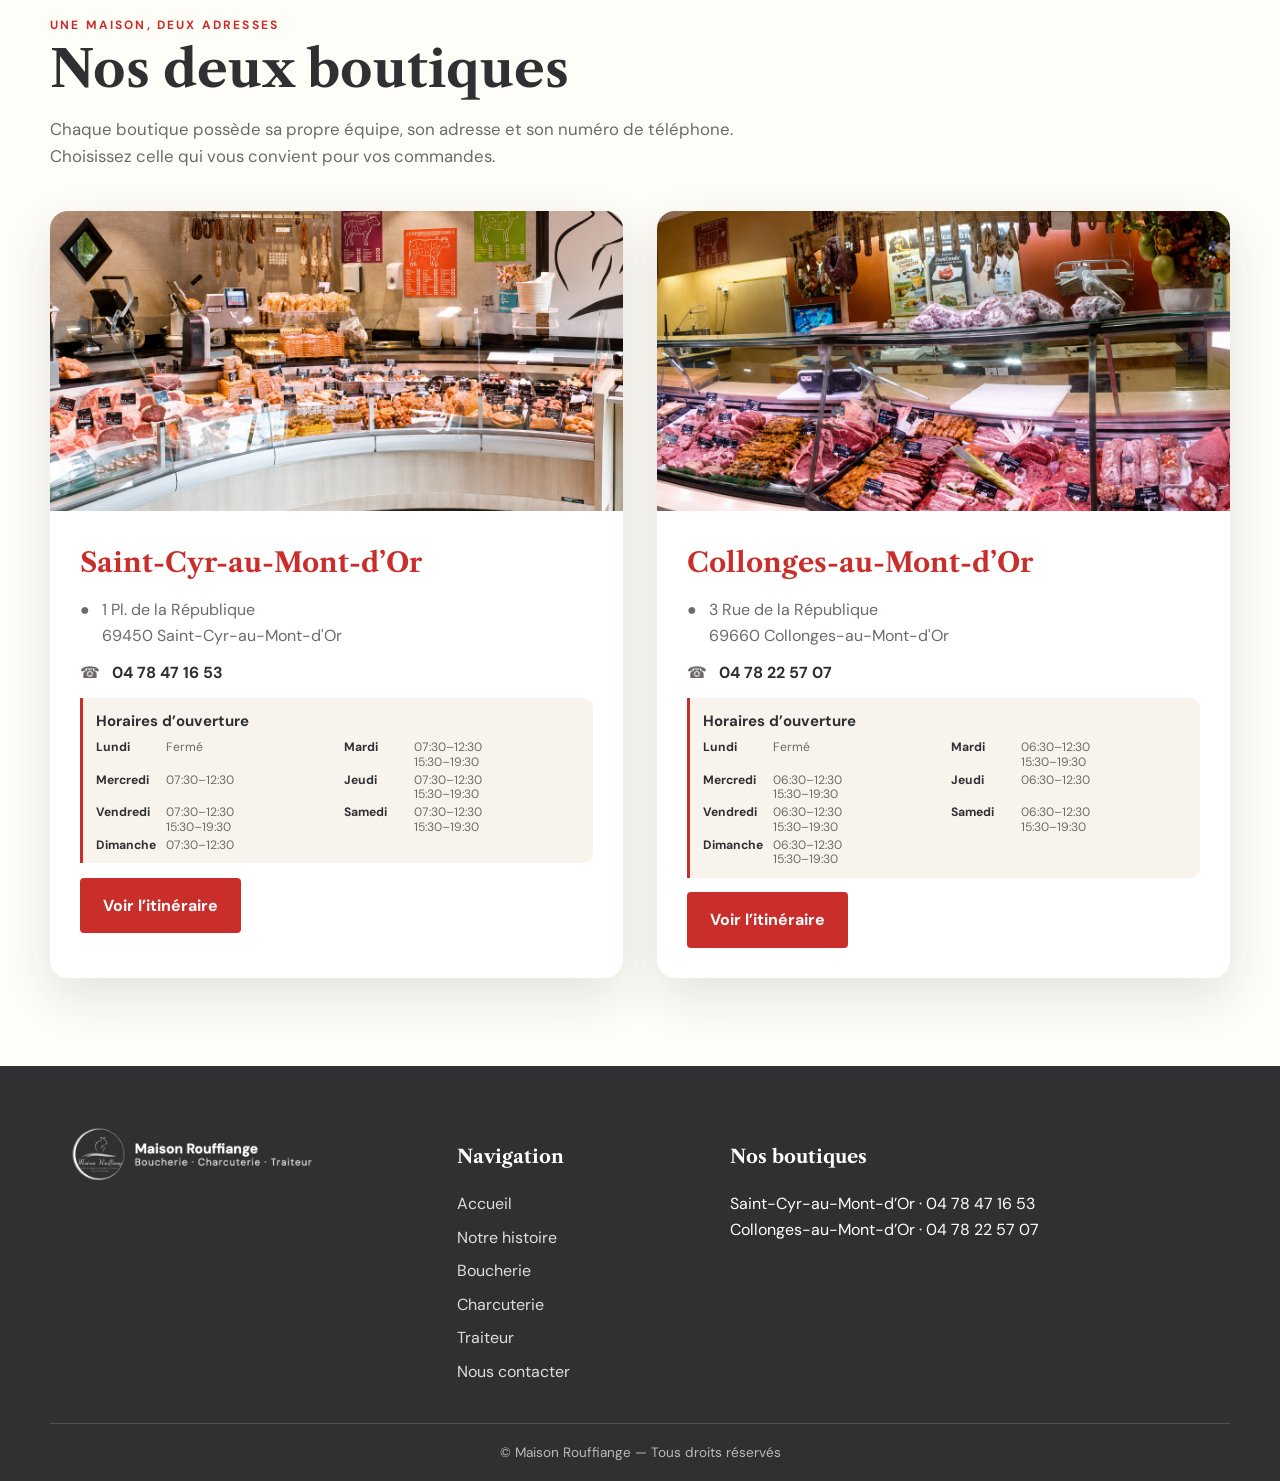
==== commit ff041c6d: "Photo vitrine charcuterie traiteur accueil" ====
--- a/index.html
+++ b/index.html
@@ -4,7 +4,7 @@
 <section class="section section--cream"><div class="container"><div class="cards-3">
 <article class="service-card reveal"><img src="assets/images/nouvelle-selection/accueil-boucherie.png" alt="Étal de boucherie"><div class="service-card-body"><h3>Boucherie</h3><div class="red-rule"></div><p>Des viandes sélectionnées avec soin, découpées et préparées chaque jour par nos bouchers.</p><a href="boucherie.html"><strong>Découvrir →</strong></a></div></article>
 <article class="service-card reveal"><img src="assets/images/nouvelle-selection/accueil-charcuterie.png" alt="Charcuteries Maison Rouffiange"><div class="service-card-body"><h3>Charcuterie</h3><div class="red-rule"></div><p>Charcuteries maison, salaisons fines et spécialités traditionnelles élaborées avec gourmandise.</p><a href="charcuterie.html"><strong>Découvrir →</strong></a></div></article>
-<article class="service-card reveal"><img src="assets/images/nouvelle-selection/accueil-traiteur.png" alt="Plats traiteur"><div class="service-card-body"><h3>Traiteur</h3><div class="red-rule"></div><p>Plats cuisinés, buffets et préparations maison pour le quotidien comme pour les grandes occasions.</p><a href="traiteur.html"><strong>Découvrir →</strong></a></div></article>
+<article class="service-card reveal"><img src="assets/images/nouvelle-selection/vitrine-charcuterie-traiteur.jpg" alt="Plats traiteur"><div class="service-card-body"><h3>Traiteur</h3><div class="red-rule"></div><p>Plats cuisinés, buffets et préparations maison pour le quotidien comme pour les grandes occasions.</p><a href="traiteur.html"><strong>Découvrir →</strong></a></div></article>
 </div></div></section>
 
 <section class="section seasonal-bbq section--bbq-home" id="brochettes-bbq"><div class="container bbq-feature reveal"><div class="bbq-feature__image"><img id="bbq-hero-img" src="assets/images/nouvelle-selection/bbq-brochettes-vitrine.jpg" alt="Brochettes maison et grillades"></div><div class="bbq-feature__content"><div class="eyebrow">Offre de saison</div><h2>Brochettes & BBQ</h2><p>Brochettes maison, saucisses, viandes marinées et pièces à griller : tout pour préparer vos repas d’été avec les conseils de nos bouchers.</p><div class="bbq-tags"><button class="bbq-tag active" data-img="assets/images/nouvelle-selection/bbq-brochettes-vitrine.jpg">Brochettes maison</button><button class="bbq-tag" data-img="assets/images/nouvelle-selection/bbq-saucisses-vitrine.jpg">Saucisses & merguez</button><button class="bbq-tag" data-img="assets/images/nouvelle-selection/boucherie-brochettes.png">Viandes marinées</button><button class="bbq-tag" data-img="assets/images/nouvelle-selection/boucherie-decoupe-jour.png">Pièces à griller</button></div><div class="hero-actions"><a class="btn btn--red" href="boucherie.html#grillades-bbq">Voir la sélection BBQ</a><a class="btn btn--outline" href="contact.html">Commander pour le week-end</a></div></div></div></section>
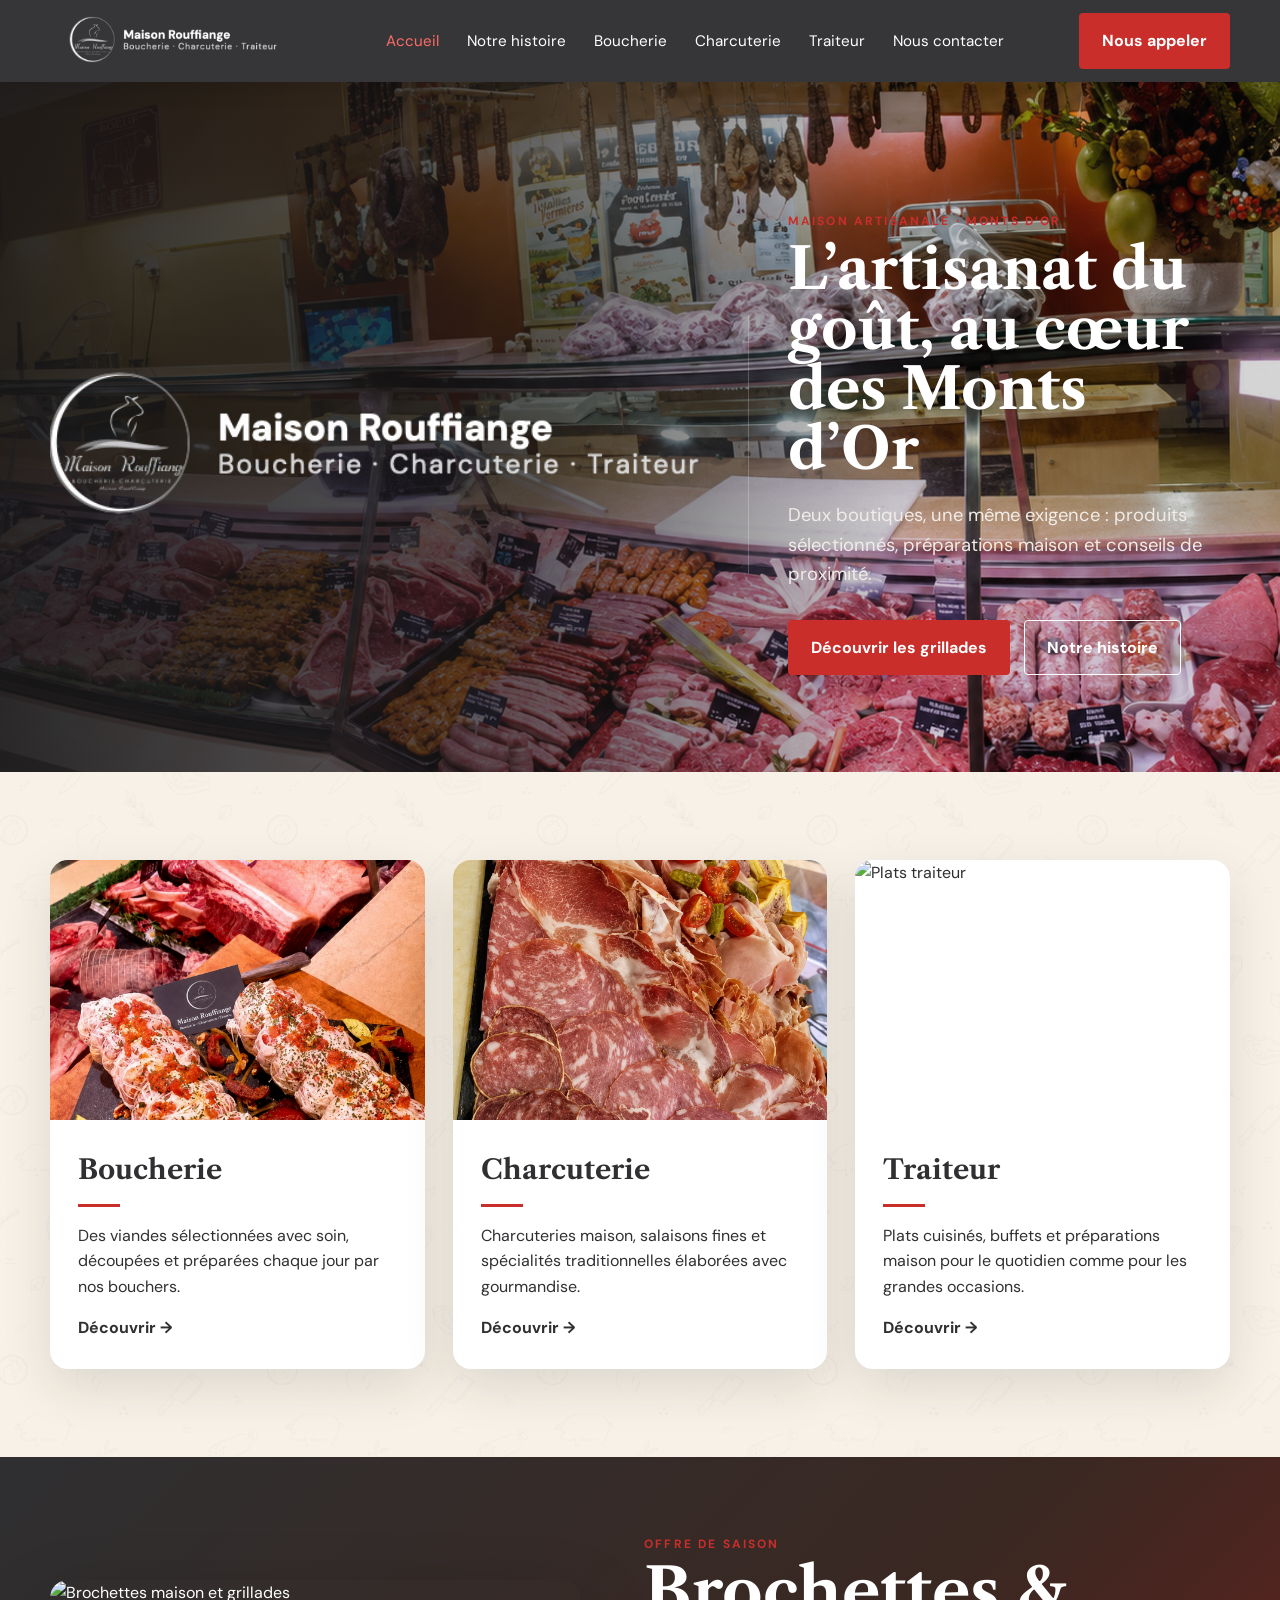
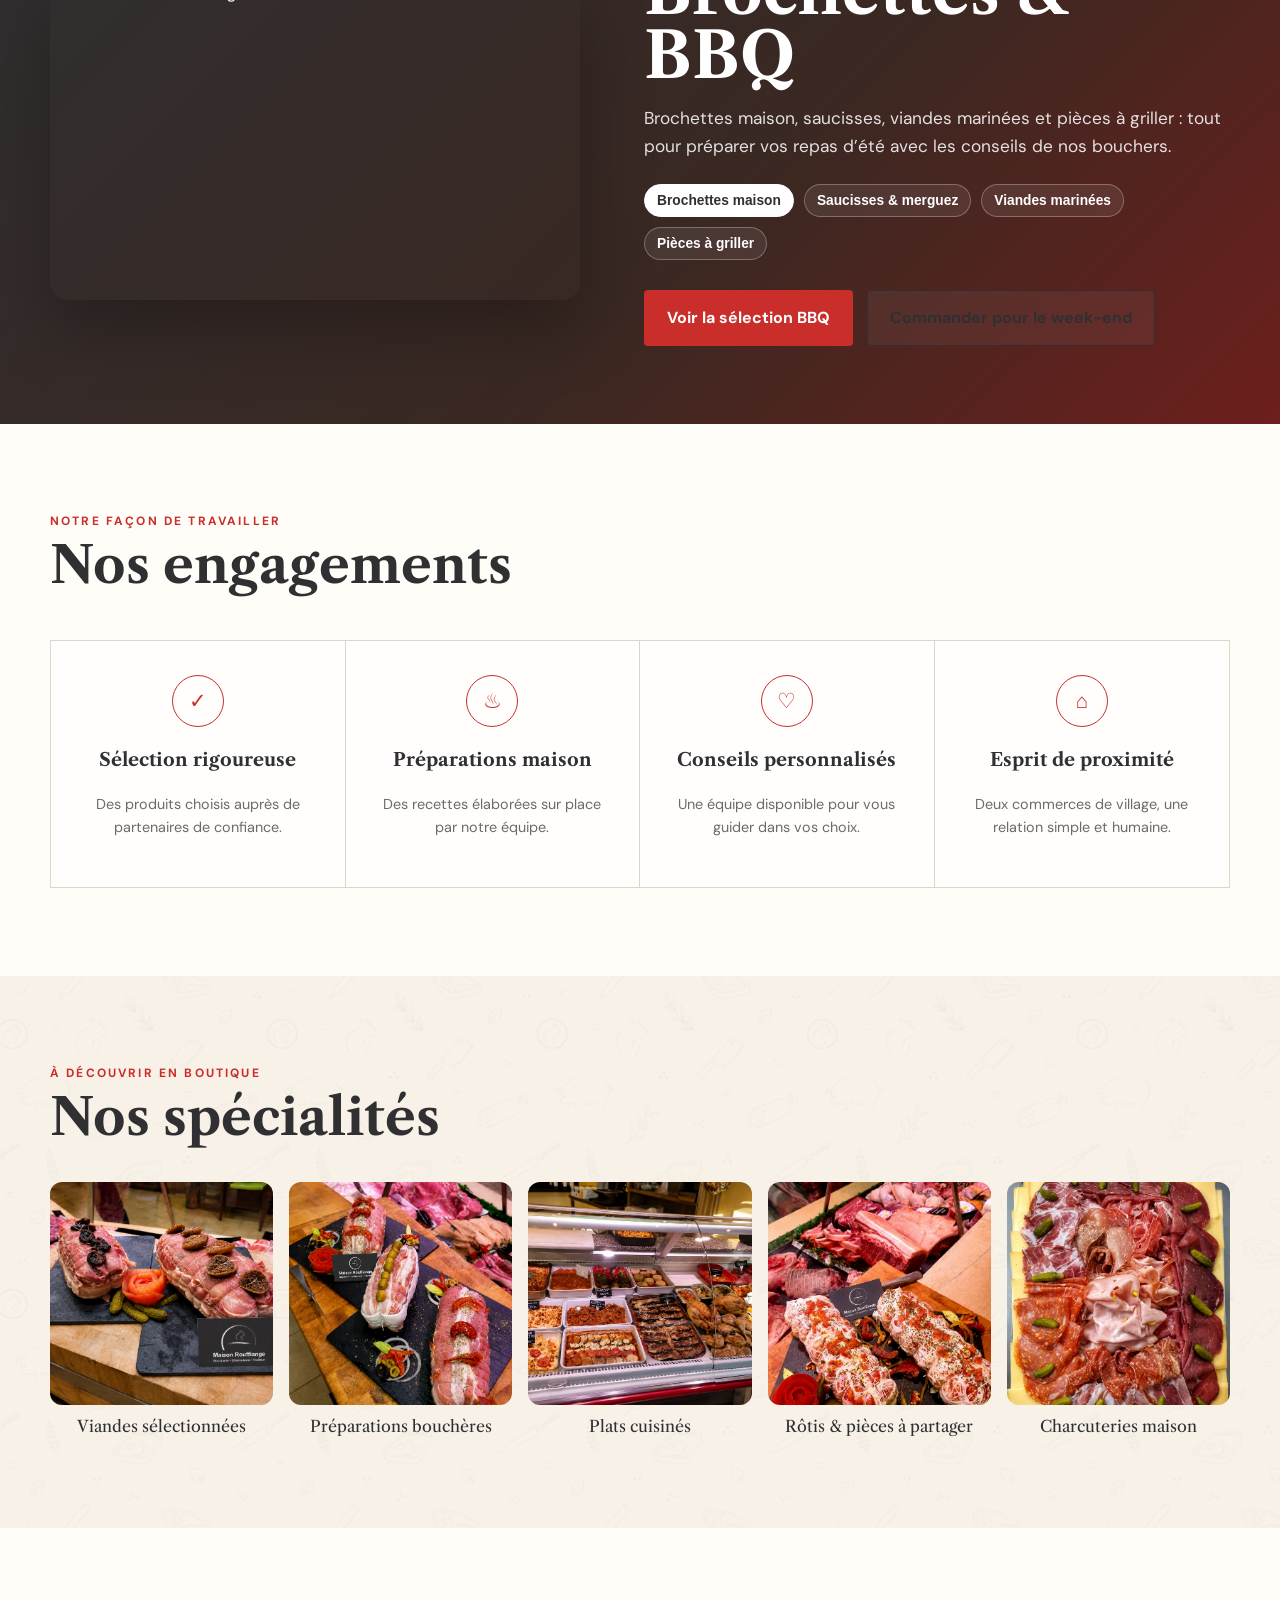
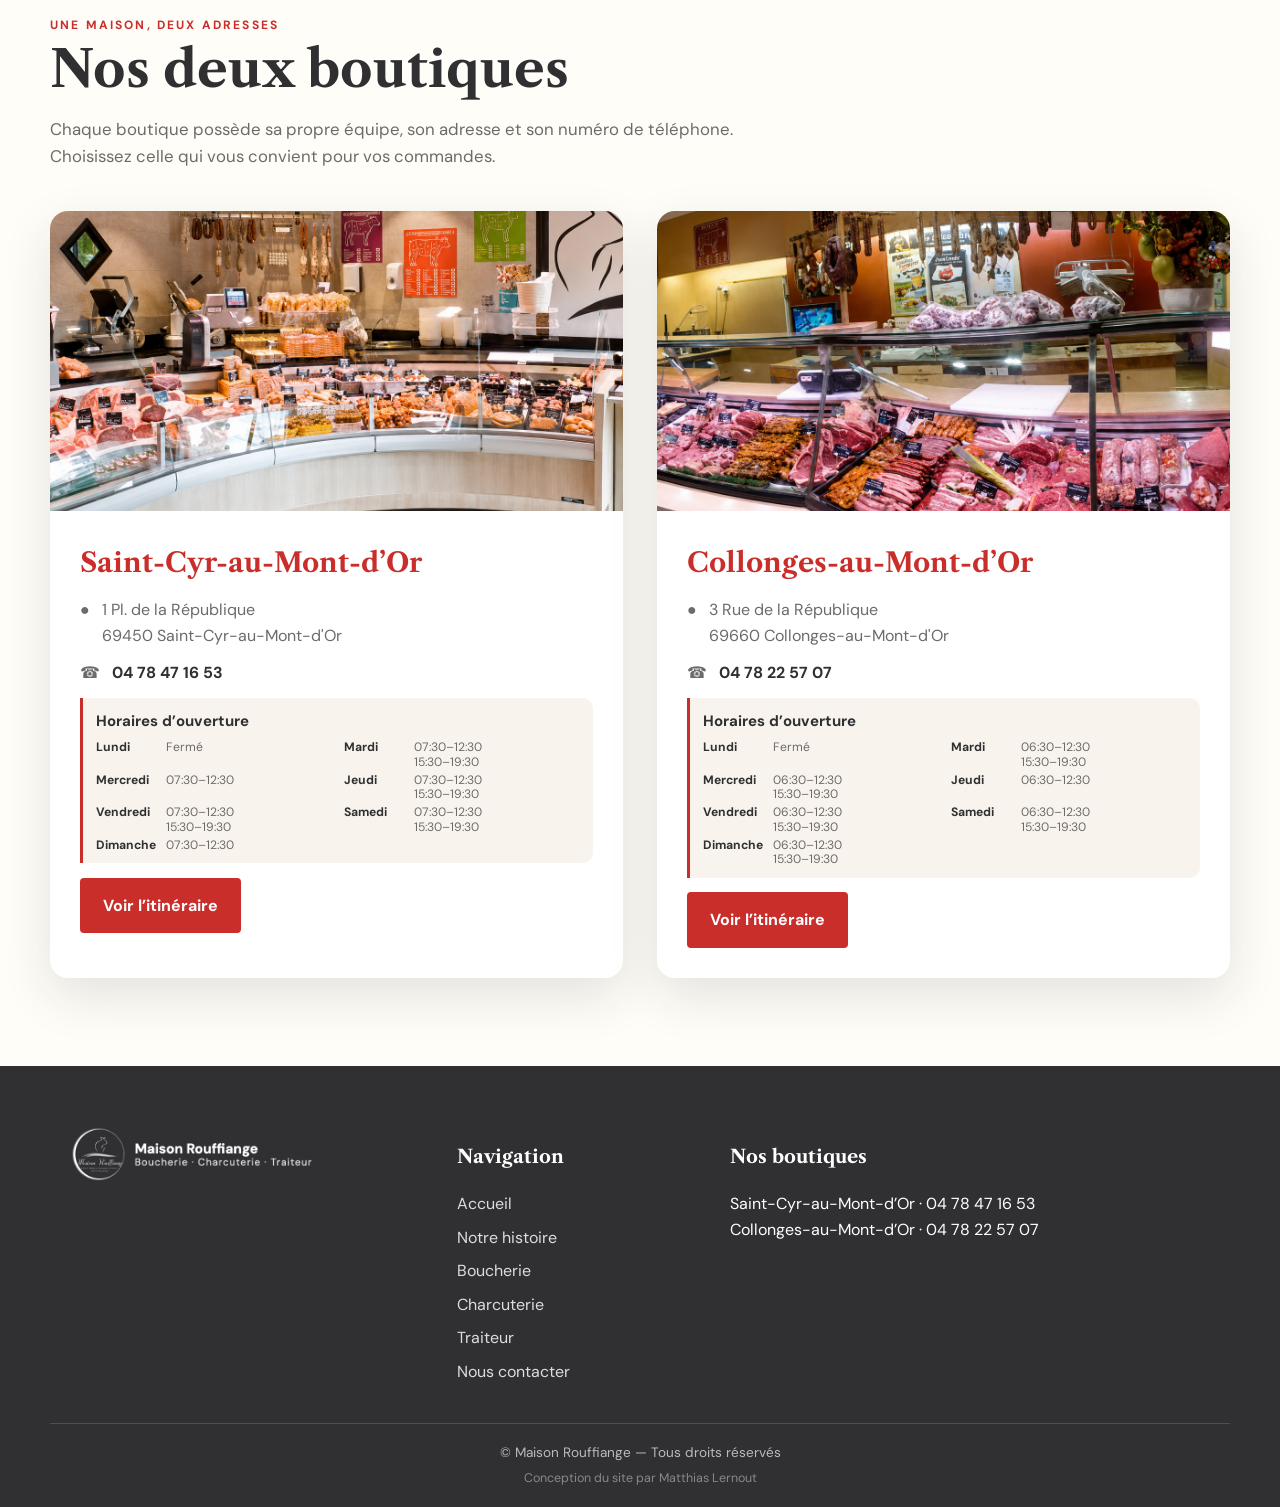
==== commit 247836de: "Ajout mention conception du site dans le footer" ====
--- a/index.html
+++ b/index.html
@@ -11,4 +11,4 @@
 <section class="section"><div class="container"><div class="eyebrow">Notre façon de travailler</div><h2 class="section-title">Nos engagements</h2><div class="commitments reveal"><div class="commitment"><div class="commitment-icon">✓</div><h3>Sélection rigoureuse</h3><p>Des produits choisis auprès de partenaires de confiance.</p></div><div class="commitment"><div class="commitment-icon">♨</div><h3>Préparations maison</h3><p>Des recettes élaborées sur place par notre équipe.</p></div><div class="commitment"><div class="commitment-icon">♡</div><h3>Conseils personnalisés</h3><p>Une équipe disponible pour vous guider dans vos choix.</p></div><div class="commitment"><div class="commitment-icon">⌂</div><h3>Esprit de proximité</h3><p>Deux commerces de village, une relation simple et humaine.</p></div></div></div></section>
 <section class="section section--cream"><div class="container"><div class="eyebrow">À découvrir en boutique</div><h2 class="section-title">Nos spécialités</h2><div class="gallery reveal"><figure><img src="assets/images/nouvelle-selection/specialite-viandes.png" alt="Viandes"><figcaption>Viandes sélectionnées</figcaption></figure><figure><img src="assets/images/nouvelle-selection/specialite-preparations.png" alt="Préparations bouchères"><figcaption>Préparations bouchères</figcaption></figure><figure><img src="assets/images/nouvelle-selection/specialite-plats-cuisines.png" alt="Plats cuisinés maison"><figcaption>Plats cuisinés</figcaption></figure><figure><img src="assets/images/nouvelle-selection/specialite-rotis.png" alt="Rôtis"><figcaption>Rôtis & pièces à partager</figcaption></figure><figure><img src="assets/images/nouvelle-selection/specialite-charcuterie.png" alt="Charcuteries maison"><figcaption>Charcuteries maison</figcaption></figure></div></div></section>
 <section class="section"><div class="container"><div class="eyebrow">Une maison, deux adresses</div><h2 class="section-title">Nos deux boutiques</h2><p class="section-intro">Chaque boutique possède sa propre équipe, son adresse et son numéro de téléphone. Choisissez celle qui vous convient pour vos commandes.</p><div class="shop-grid"><article class="shop-card reveal"><img src="assets/images/nouvelle-selection/boutique-saint-cyr.png" alt="Boutique de Saint-Cyr-au-Mont-d'Or"><div class="shop-card-body"><h3>Saint-Cyr-au-Mont-d’Or</h3><div class="contact-line"><span>●</span><span>1 Pl. de la République<br>69450 Saint-Cyr-au-Mont-d'Or</span></div><div class="contact-line"><span>☎</span><strong><a href="tel:+33478471653">04 78 47 16 53</a></strong></div><div class="opening-hours"><h4>Horaires d’ouverture</h4><dl><div><dt>Lundi</dt><dd>Fermé</dd></div><div><dt>Mardi</dt><dd>07:30–12:30<br>15:30–19:30</dd></div><div><dt>Mercredi</dt><dd>07:30–12:30</dd></div><div><dt>Jeudi</dt><dd>07:30–12:30<br>15:30–19:30</dd></div><div><dt>Vendredi</dt><dd>07:30–12:30<br>15:30–19:30</dd></div><div><dt>Samedi</dt><dd>07:30–12:30<br>15:30–19:30</dd></div><div><dt>Dimanche</dt><dd>07:30–12:30</dd></div></dl></div><a class="btn btn--red" href="https://maps.app.goo.gl/fgF9oaHiFfgVZQ1k8" target="_blank" rel="noopener">Voir l’itinéraire</a></div></article><article class="shop-card reveal"><img src="assets/images/nouvelle-selection/boutique-collonges.png" alt="Boutique de Collonges-au-Mont-d'Or"><div class="shop-card-body"><h3>Collonges-au-Mont-d’Or</h3><div class="contact-line"><span>●</span><span>3 Rue de la République<br>69660 Collonges-au-Mont-d'Or</span></div><div class="contact-line"><span>☎</span><strong><a href="tel:+33478225707">04 78 22 57 07</a></strong></div><div class="opening-hours"><h4>Horaires d’ouverture</h4><dl><div><dt>Lundi</dt><dd>Fermé</dd></div><div><dt>Mardi</dt><dd>06:30–12:30<br>15:30–19:30</dd></div><div><dt>Mercredi</dt><dd>06:30–12:30<br>15:30–19:30</dd></div><div><dt>Jeudi</dt><dd>06:30–12:30</dd></div><div><dt>Vendredi</dt><dd>06:30–12:30<br>15:30–19:30</dd></div><div><dt>Samedi</dt><dd>06:30–12:30<br>15:30–19:30</dd></div><div><dt>Dimanche</dt><dd>06:30–12:30<br>15:30–19:30</dd></div></dl></div><a class="btn btn--red" href="https://maps.app.goo.gl/BYQf1rHpVHDh8szU8" target="_blank" rel="noopener">Voir l’itinéraire</a></div></article></div></div></section></main>
-<footer><div class="container"><div class="footer-grid"><div><a class="brand" href="index.html"><img src="assets/images/nouvelle-selection/logo-officiel.png" alt="Logo"><span>Maison Rouffiange<small>L’artisanat du goût, au cœur des Monts d’Or.</small></span></a></div><div><h3>Navigation</h3><div class="footer-links"><a href="index.html">Accueil</a><a href="histoire.html">Notre histoire</a><a href="boucherie.html">Boucherie</a><a href="charcuterie.html">Charcuterie</a><a href="traiteur.html">Traiteur</a><a href="contact.html">Nous contacter</a></div></div><div><h3>Nos boutiques</h3><p>Saint-Cyr-au-Mont-d’Or · 04 78 47 16 53<br>Collonges-au-Mont-d’Or · 04 78 22 57 07</p></div></div><div class="footer-bottom">© Maison Rouffiange — Tous droits réservés</div></div></footer><script src="script.js"></script></body></html>
+<footer><div class="container"><div class="footer-grid"><div><a class="brand" href="index.html"><img src="assets/images/nouvelle-selection/logo-officiel.png" alt="Logo"><span>Maison Rouffiange<small>L’artisanat du goût, au cœur des Monts d’Or.</small></span></a></div><div><h3>Navigation</h3><div class="footer-links"><a href="index.html">Accueil</a><a href="histoire.html">Notre histoire</a><a href="boucherie.html">Boucherie</a><a href="charcuterie.html">Charcuterie</a><a href="traiteur.html">Traiteur</a><a href="contact.html">Nous contacter</a></div></div><div><h3>Nos boutiques</h3><p>Saint-Cyr-au-Mont-d’Or · 04 78 47 16 53<br>Collonges-au-Mont-d’Or · 04 78 22 57 07</p></div></div><div class="footer-bottom">© Maison Rouffiange — Tous droits réservés<span>Conception du site par Matthias Lernout</span></div></div></footer><script src="script.js"></script></body></html>
--- a/style.css
+++ b/style.css
@@ -23,7 +23,7 @@
 
 .contact-layout{display:grid;grid-template-columns:1fr .8fr;gap:50px}.contact-form{background:white;padding:34px;border-radius:var(--radius);box-shadow:var(--shadow)}.field{display:grid;gap:7px;margin-bottom:18px}.field input,.field textarea,.field select{font:inherit;padding:13px;border:1px solid var(--line);background:#fff}.field textarea{min-height:145px;resize:vertical}.contact-stores{display:grid;gap:20px}.mini-shop{padding:26px;background:var(--cream);border-left:4px solid var(--red)}
 
-footer{background:var(--charcoal);color:white;padding:58px 0 18px}.footer-grid{display:grid;grid-template-columns:1.1fr .7fr 1.5fr;gap:40px}.footer-grid h3{font-family:'Libre Caslon Text',serif}.footer-links{display:grid;gap:8px;color:#ddd}.footer-bottom{border-top:1px solid rgba(255,255,255,.15);margin-top:38px;padding-top:18px;color:#bbb;font-size:.85rem;text-align:center}
+footer{background:var(--charcoal);color:white;padding:58px 0 18px}.footer-grid{display:grid;grid-template-columns:1.1fr .7fr 1.5fr;gap:40px}.footer-grid h3{font-family:'Libre Caslon Text',serif}.footer-links{display:grid;gap:8px;color:#ddd}.footer-bottom{border-top:1px solid rgba(255,255,255,.15);margin-top:38px;padding-top:18px;color:#bbb;font-size:.85rem;text-align:center}.footer-bottom span{display:block;margin-top:6px;font-size:.78rem;color:#888}
 
 .reveal{opacity:0;transform:translateY(20px);transition:.65s}.reveal.visible{opacity:1;transform:none}
 
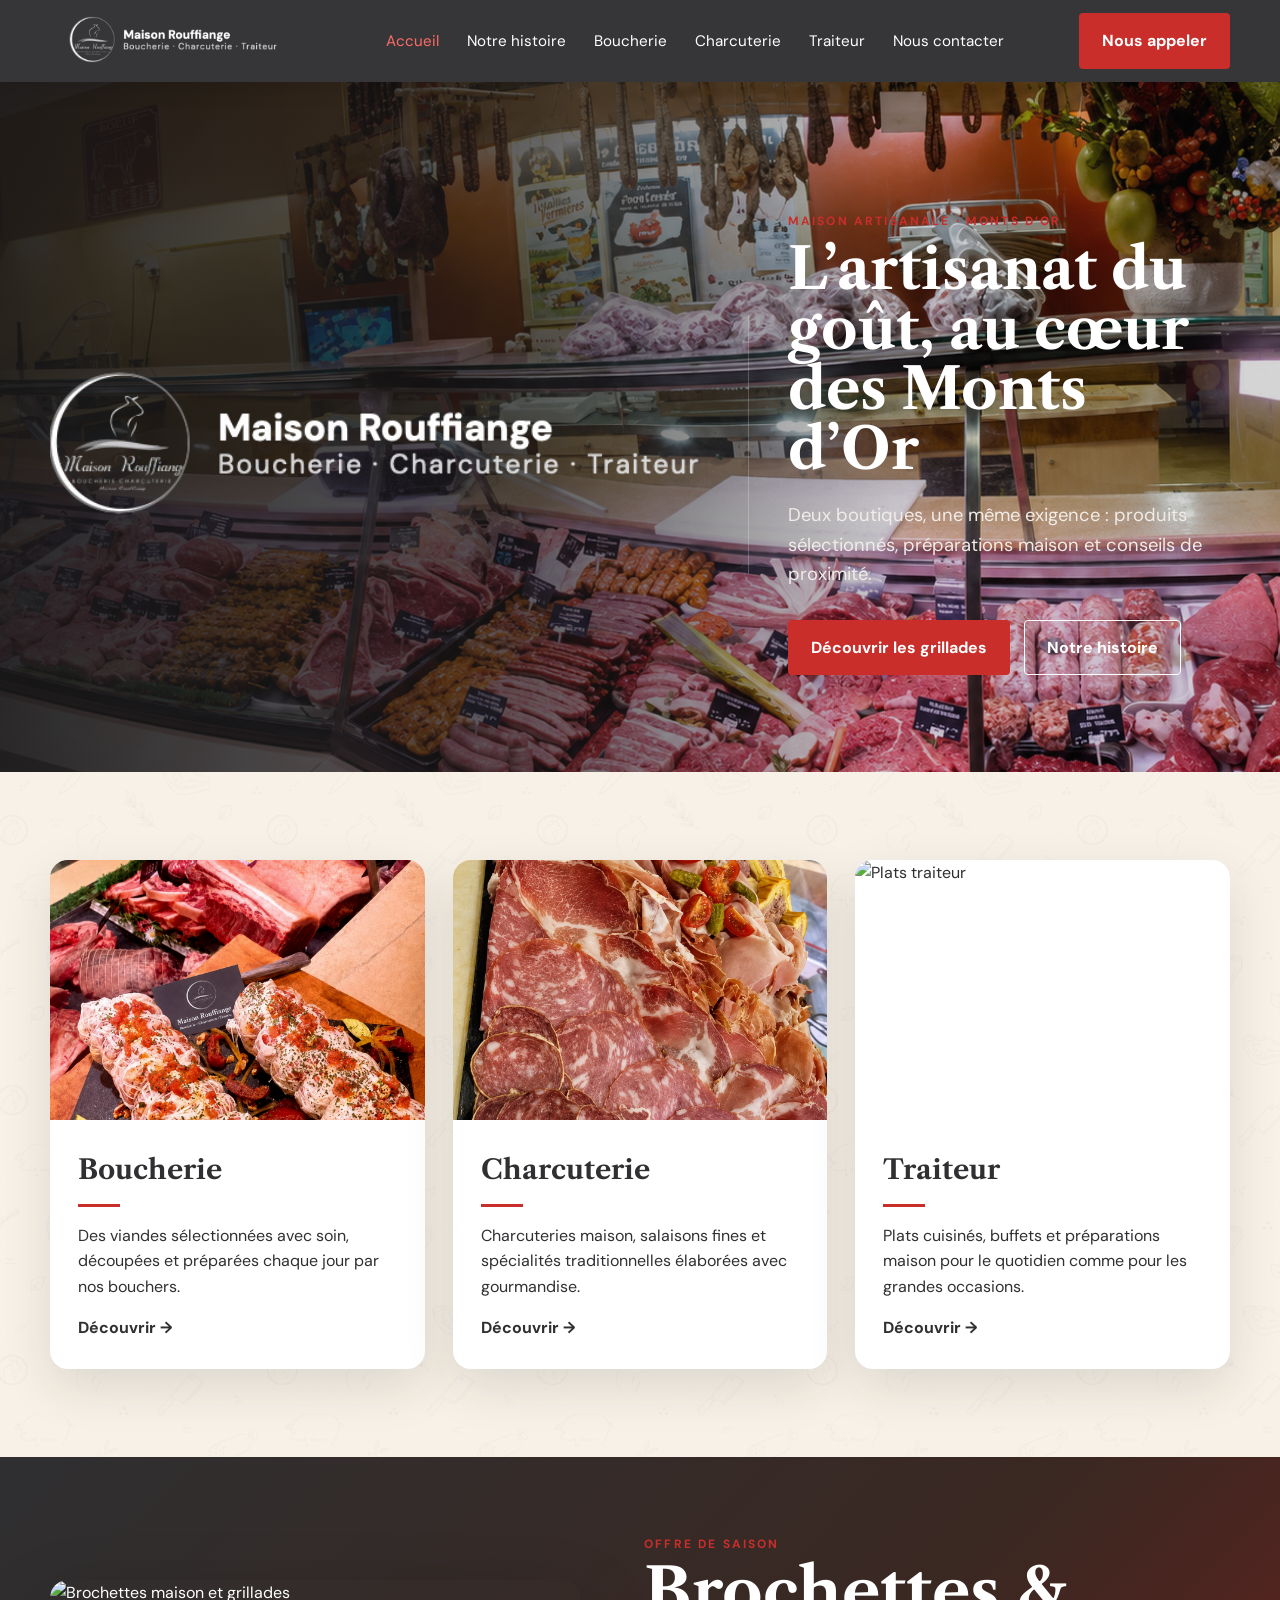
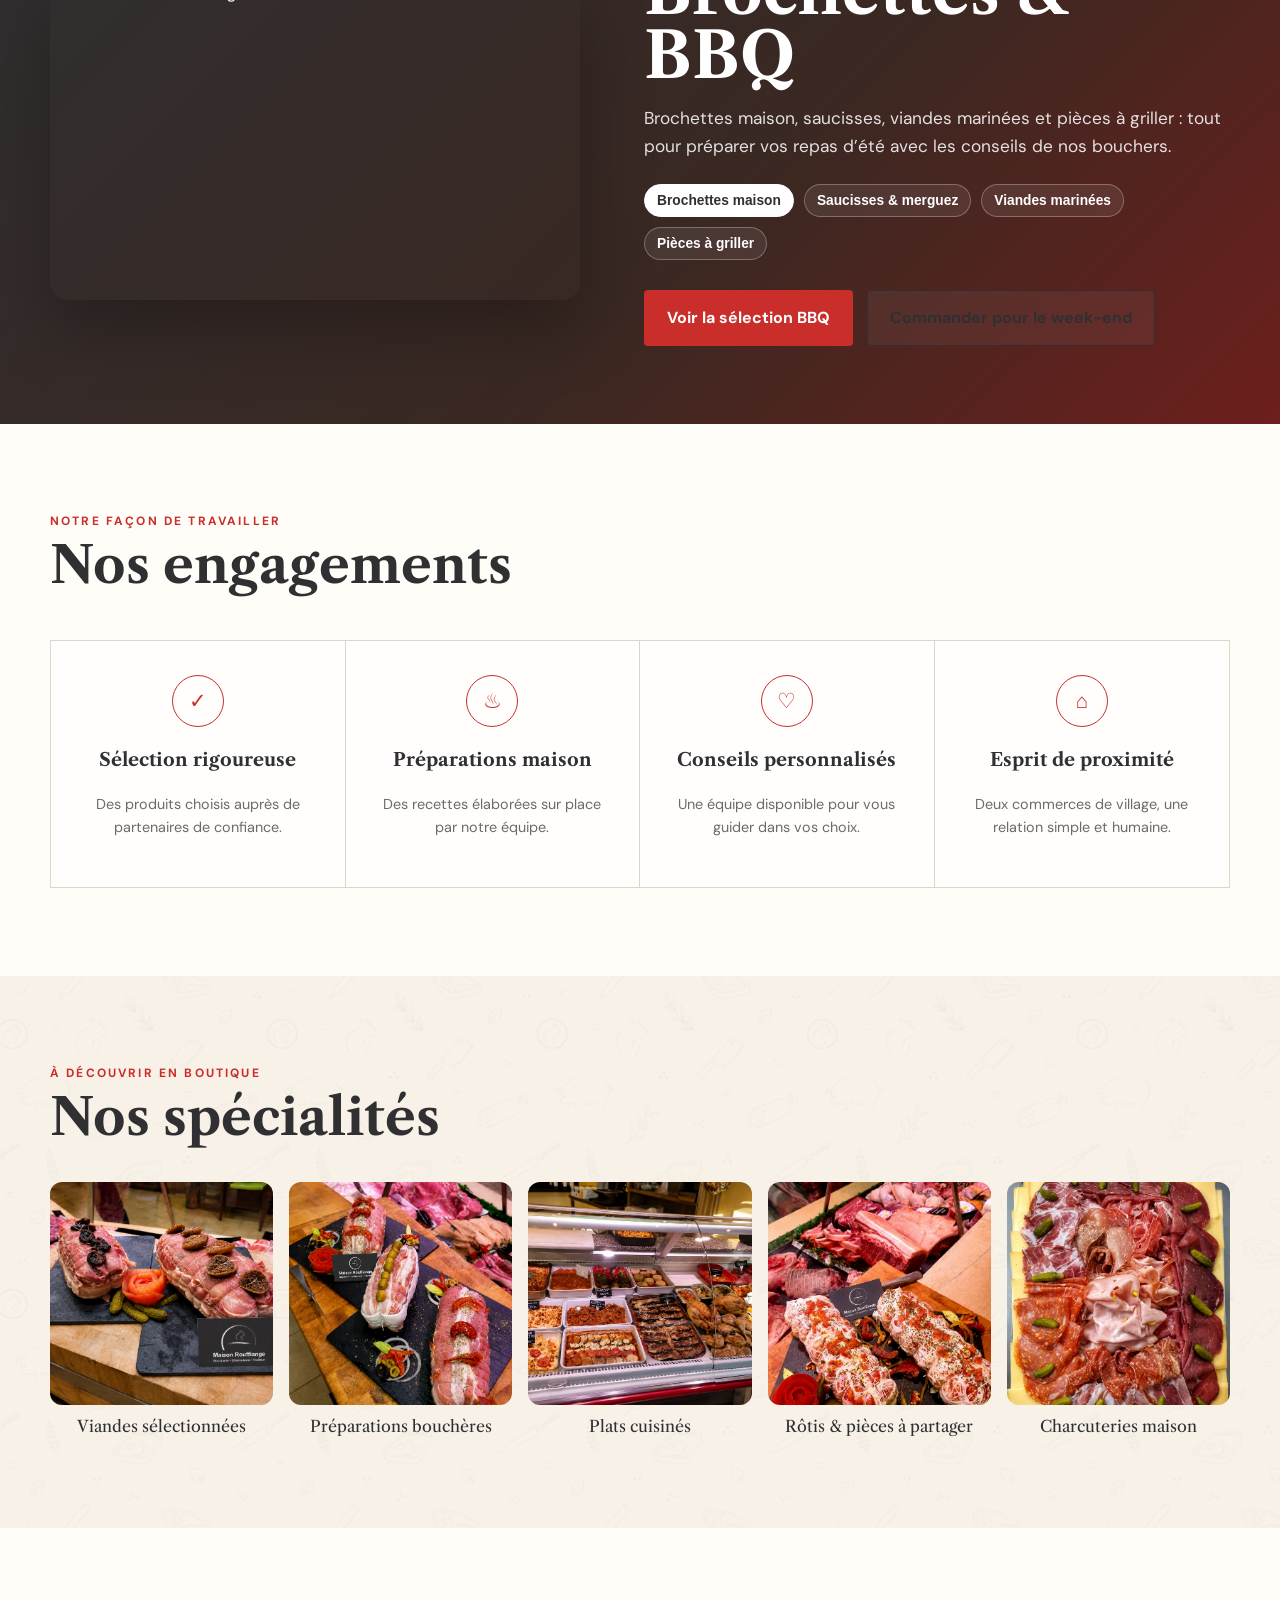
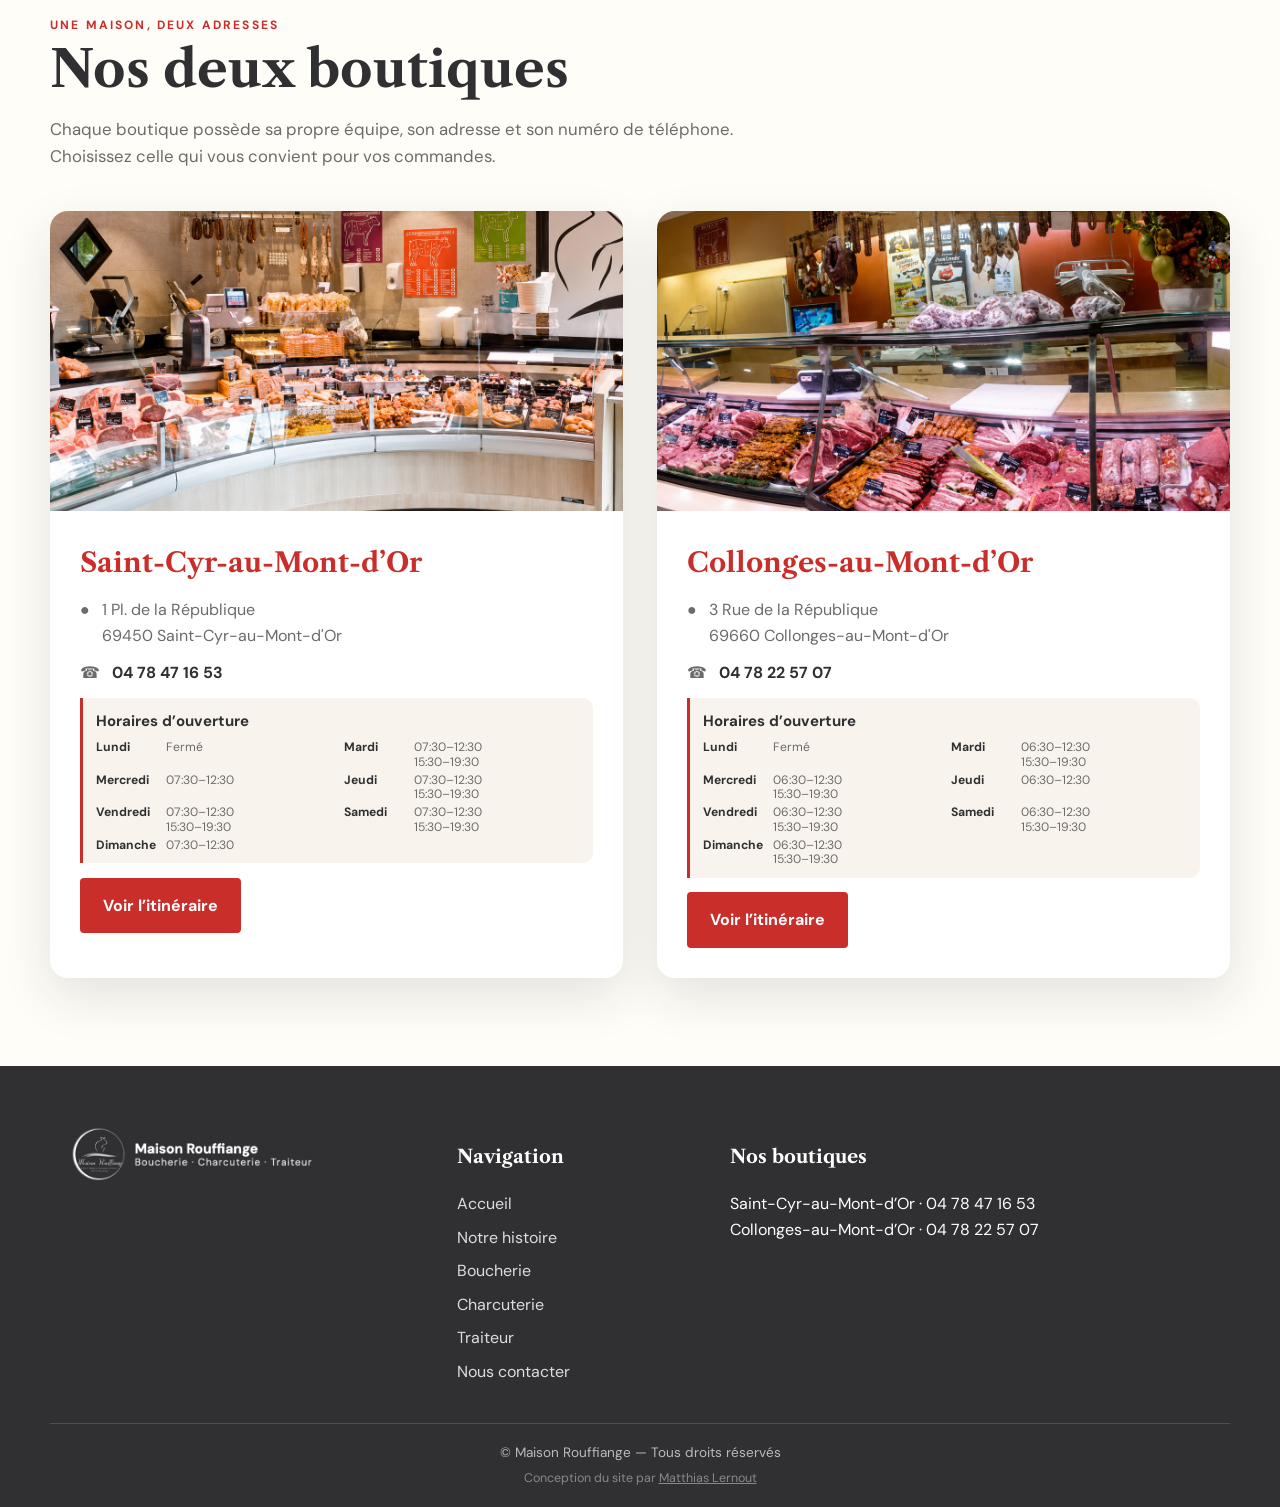
==== commit 837be461: "Footer : mention conception avec lien mailto" ====
--- a/index.html
+++ b/index.html
@@ -11,4 +11,4 @@
 <section class="section"><div class="container"><div class="eyebrow">Notre façon de travailler</div><h2 class="section-title">Nos engagements</h2><div class="commitments reveal"><div class="commitment"><div class="commitment-icon">✓</div><h3>Sélection rigoureuse</h3><p>Des produits choisis auprès de partenaires de confiance.</p></div><div class="commitment"><div class="commitment-icon">♨</div><h3>Préparations maison</h3><p>Des recettes élaborées sur place par notre équipe.</p></div><div class="commitment"><div class="commitment-icon">♡</div><h3>Conseils personnalisés</h3><p>Une équipe disponible pour vous guider dans vos choix.</p></div><div class="commitment"><div class="commitment-icon">⌂</div><h3>Esprit de proximité</h3><p>Deux commerces de village, une relation simple et humaine.</p></div></div></div></section>
 <section class="section section--cream"><div class="container"><div class="eyebrow">À découvrir en boutique</div><h2 class="section-title">Nos spécialités</h2><div class="gallery reveal"><figure><img src="assets/images/nouvelle-selection/specialite-viandes.png" alt="Viandes"><figcaption>Viandes sélectionnées</figcaption></figure><figure><img src="assets/images/nouvelle-selection/specialite-preparations.png" alt="Préparations bouchères"><figcaption>Préparations bouchères</figcaption></figure><figure><img src="assets/images/nouvelle-selection/specialite-plats-cuisines.png" alt="Plats cuisinés maison"><figcaption>Plats cuisinés</figcaption></figure><figure><img src="assets/images/nouvelle-selection/specialite-rotis.png" alt="Rôtis"><figcaption>Rôtis & pièces à partager</figcaption></figure><figure><img src="assets/images/nouvelle-selection/specialite-charcuterie.png" alt="Charcuteries maison"><figcaption>Charcuteries maison</figcaption></figure></div></div></section>
 <section class="section"><div class="container"><div class="eyebrow">Une maison, deux adresses</div><h2 class="section-title">Nos deux boutiques</h2><p class="section-intro">Chaque boutique possède sa propre équipe, son adresse et son numéro de téléphone. Choisissez celle qui vous convient pour vos commandes.</p><div class="shop-grid"><article class="shop-card reveal"><img src="assets/images/nouvelle-selection/boutique-saint-cyr.png" alt="Boutique de Saint-Cyr-au-Mont-d'Or"><div class="shop-card-body"><h3>Saint-Cyr-au-Mont-d’Or</h3><div class="contact-line"><span>●</span><span>1 Pl. de la République<br>69450 Saint-Cyr-au-Mont-d'Or</span></div><div class="contact-line"><span>☎</span><strong><a href="tel:+33478471653">04 78 47 16 53</a></strong></div><div class="opening-hours"><h4>Horaires d’ouverture</h4><dl><div><dt>Lundi</dt><dd>Fermé</dd></div><div><dt>Mardi</dt><dd>07:30–12:30<br>15:30–19:30</dd></div><div><dt>Mercredi</dt><dd>07:30–12:30</dd></div><div><dt>Jeudi</dt><dd>07:30–12:30<br>15:30–19:30</dd></div><div><dt>Vendredi</dt><dd>07:30–12:30<br>15:30–19:30</dd></div><div><dt>Samedi</dt><dd>07:30–12:30<br>15:30–19:30</dd></div><div><dt>Dimanche</dt><dd>07:30–12:30</dd></div></dl></div><a class="btn btn--red" href="https://maps.app.goo.gl/fgF9oaHiFfgVZQ1k8" target="_blank" rel="noopener">Voir l’itinéraire</a></div></article><article class="shop-card reveal"><img src="assets/images/nouvelle-selection/boutique-collonges.png" alt="Boutique de Collonges-au-Mont-d'Or"><div class="shop-card-body"><h3>Collonges-au-Mont-d’Or</h3><div class="contact-line"><span>●</span><span>3 Rue de la République<br>69660 Collonges-au-Mont-d'Or</span></div><div class="contact-line"><span>☎</span><strong><a href="tel:+33478225707">04 78 22 57 07</a></strong></div><div class="opening-hours"><h4>Horaires d’ouverture</h4><dl><div><dt>Lundi</dt><dd>Fermé</dd></div><div><dt>Mardi</dt><dd>06:30–12:30<br>15:30–19:30</dd></div><div><dt>Mercredi</dt><dd>06:30–12:30<br>15:30–19:30</dd></div><div><dt>Jeudi</dt><dd>06:30–12:30</dd></div><div><dt>Vendredi</dt><dd>06:30–12:30<br>15:30–19:30</dd></div><div><dt>Samedi</dt><dd>06:30–12:30<br>15:30–19:30</dd></div><div><dt>Dimanche</dt><dd>06:30–12:30<br>15:30–19:30</dd></div></dl></div><a class="btn btn--red" href="https://maps.app.goo.gl/BYQf1rHpVHDh8szU8" target="_blank" rel="noopener">Voir l’itinéraire</a></div></article></div></div></section></main>
-<footer><div class="container"><div class="footer-grid"><div><a class="brand" href="index.html"><img src="assets/images/nouvelle-selection/logo-officiel.png" alt="Logo"><span>Maison Rouffiange<small>L’artisanat du goût, au cœur des Monts d’Or.</small></span></a></div><div><h3>Navigation</h3><div class="footer-links"><a href="index.html">Accueil</a><a href="histoire.html">Notre histoire</a><a href="boucherie.html">Boucherie</a><a href="charcuterie.html">Charcuterie</a><a href="traiteur.html">Traiteur</a><a href="contact.html">Nous contacter</a></div></div><div><h3>Nos boutiques</h3><p>Saint-Cyr-au-Mont-d’Or · 04 78 47 16 53<br>Collonges-au-Mont-d’Or · 04 78 22 57 07</p></div></div><div class="footer-bottom">© Maison Rouffiange — Tous droits réservés<span>Conception du site par Matthias Lernout</span></div></div></footer><script src="script.js"></script></body></html>
+<footer><div class="container"><div class="footer-grid"><div><a class="brand" href="index.html"><img src="assets/images/nouvelle-selection/logo-officiel.png" alt="Logo"><span>Maison Rouffiange<small>L’artisanat du goût, au cœur des Monts d’Or.</small></span></a></div><div><h3>Navigation</h3><div class="footer-links"><a href="index.html">Accueil</a><a href="histoire.html">Notre histoire</a><a href="boucherie.html">Boucherie</a><a href="charcuterie.html">Charcuterie</a><a href="traiteur.html">Traiteur</a><a href="contact.html">Nous contacter</a></div></div><div><h3>Nos boutiques</h3><p>Saint-Cyr-au-Mont-d’Or · 04 78 47 16 53<br>Collonges-au-Mont-d’Or · 04 78 22 57 07</p></div></div><div class="footer-bottom">© Maison Rouffiange — Tous droits réservés<span>Conception du site par <a href="mailto:matthias.lernout@gmail.com" style="color:inherit;text-decoration:underline;">Matthias Lernout</a></span></div></div></footer><script src="script.js"></script></body></html>
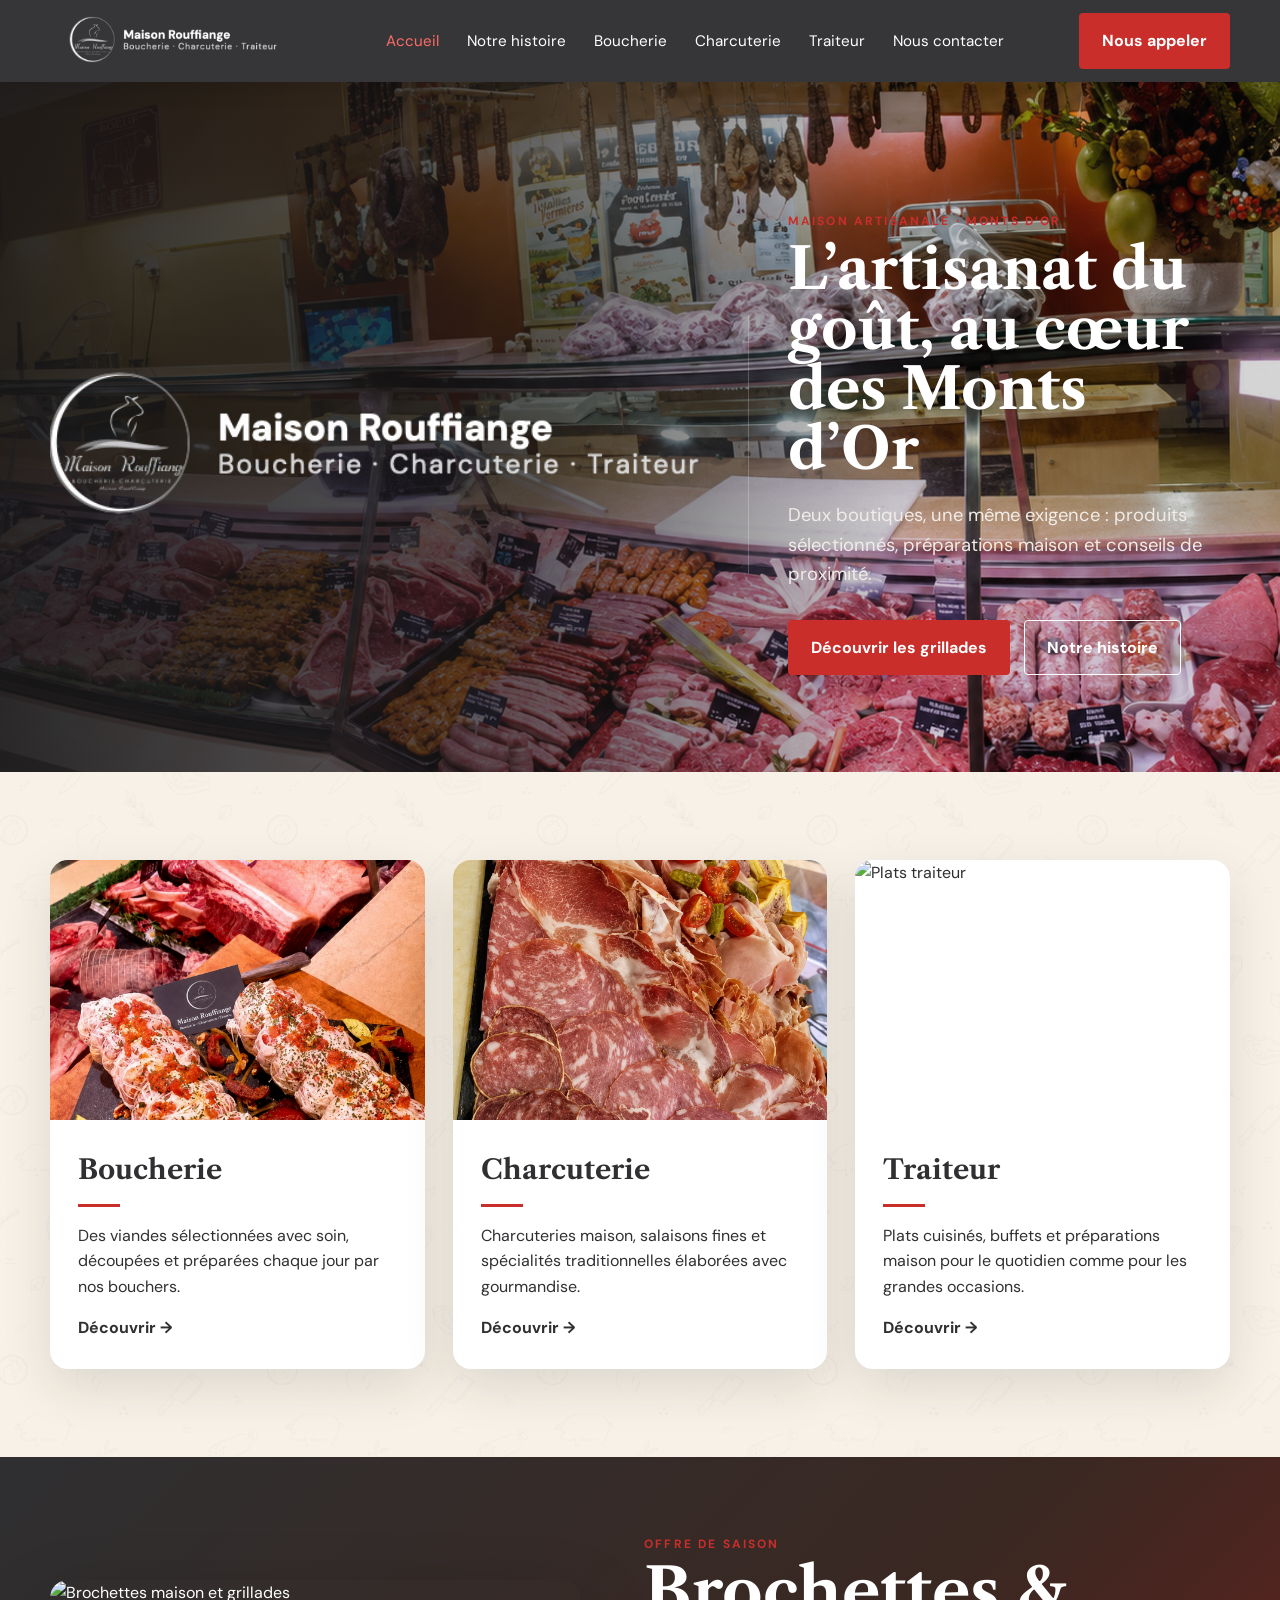
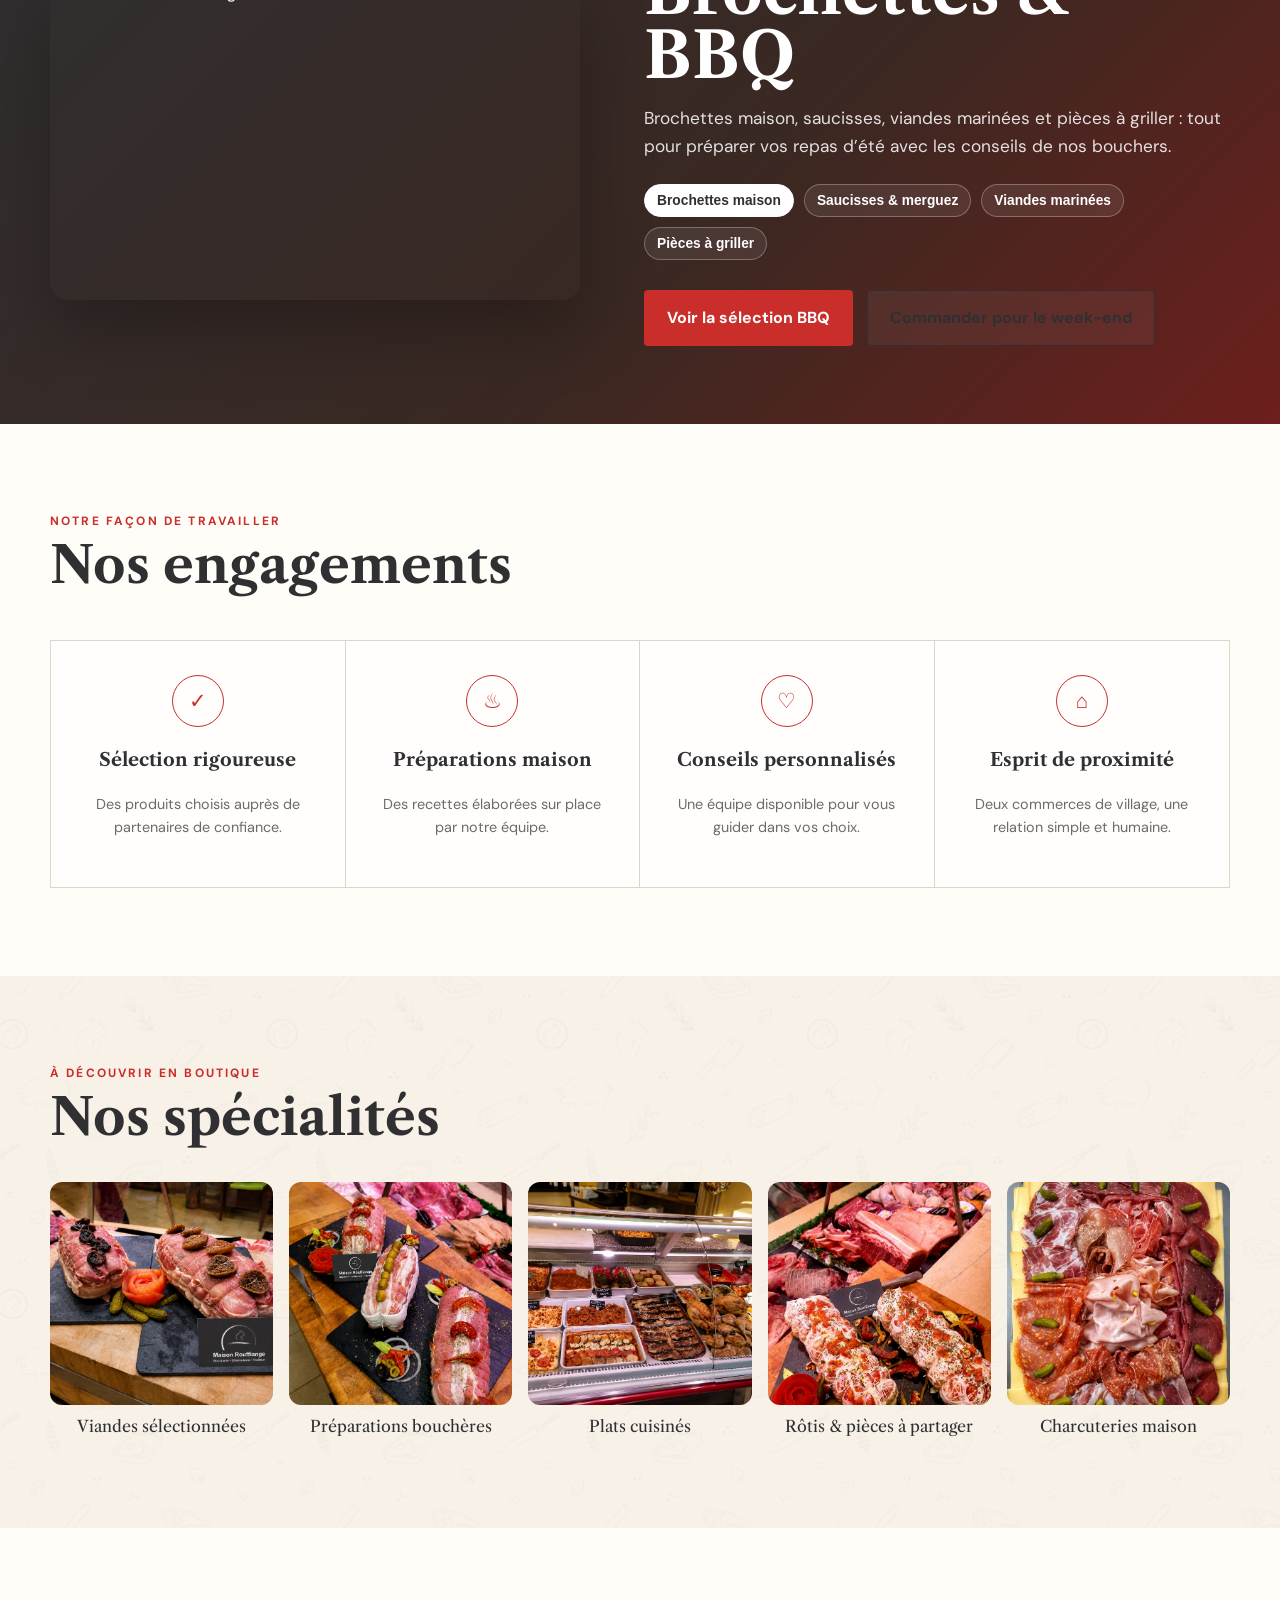
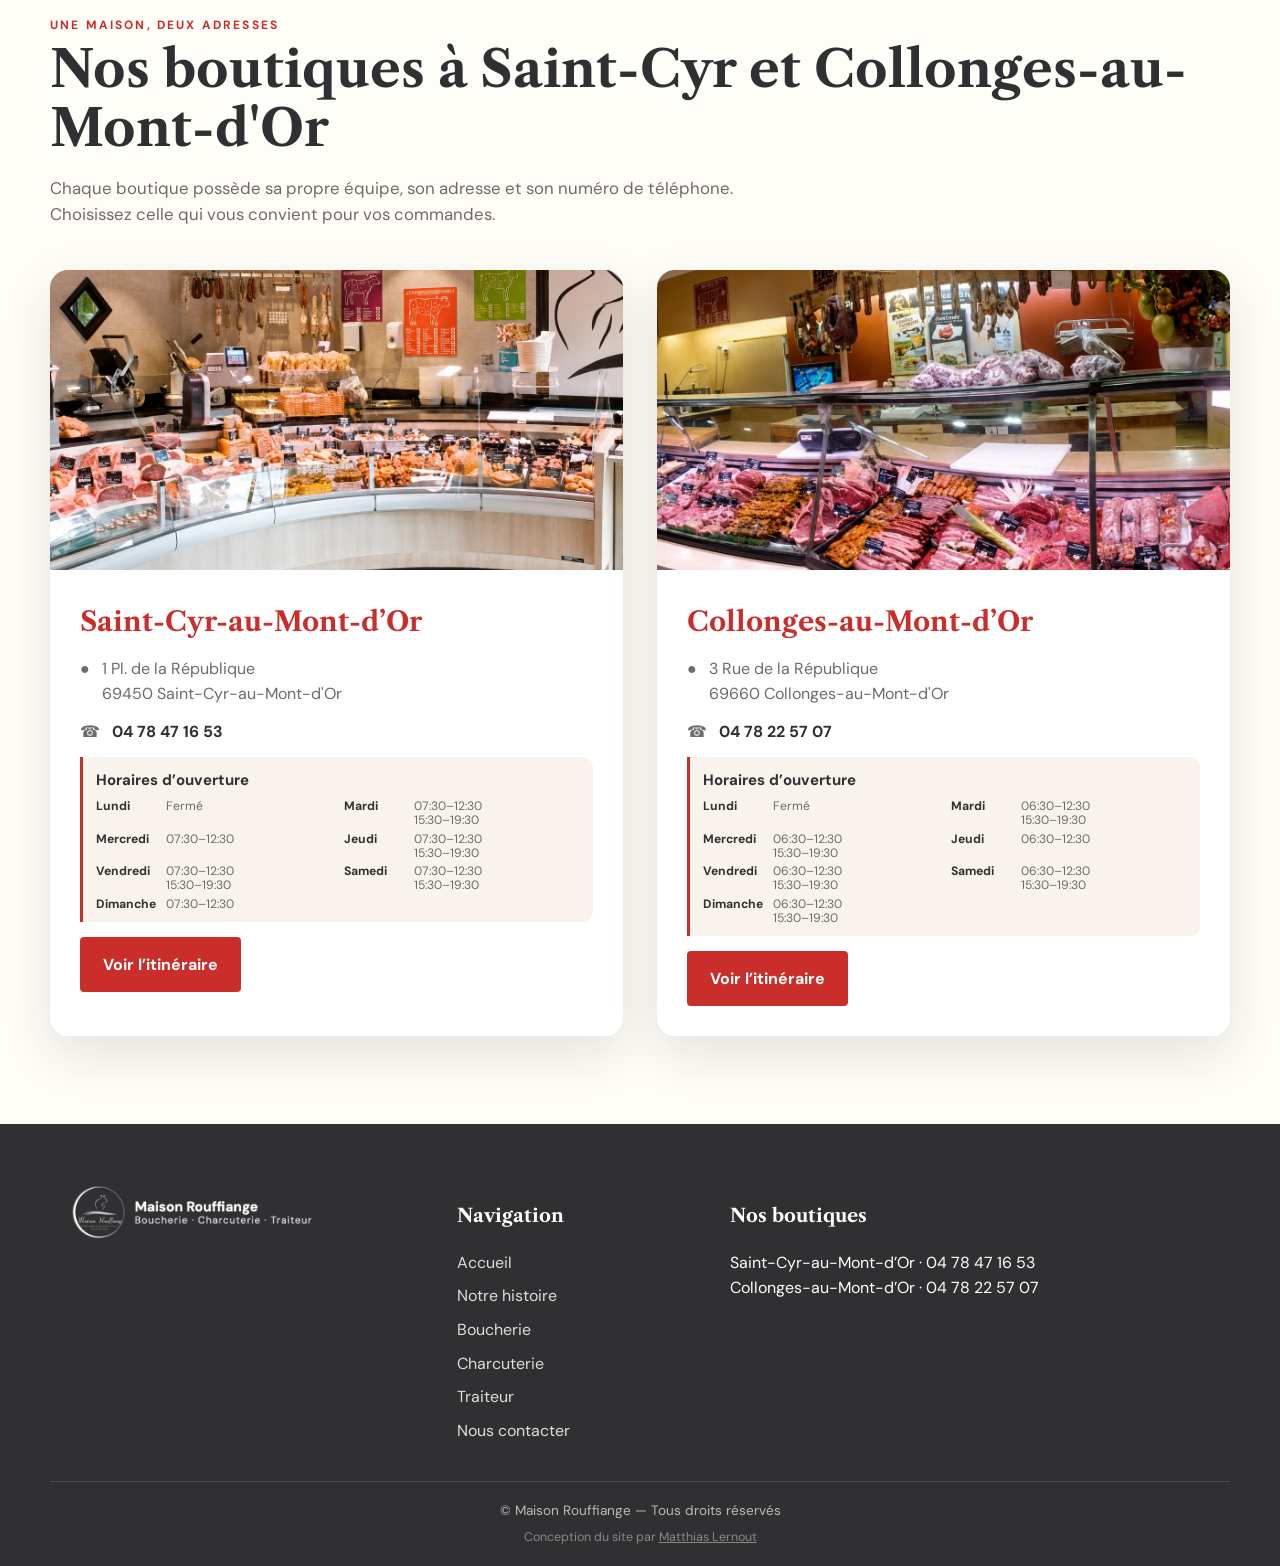
==== commit d7a0f4b5: "SEO Saint-Cyr : page dédiée, titres renforcés, sitemap mis à jour" ====
--- a/index.html
+++ b/index.html
@@ -1,4 +1,77 @@
-<!doctype html><html lang="fr"><head><meta charset="utf-8"><meta name="viewport" content="width=device-width,initial-scale=1"><meta name="description" content="Maison Rouffiange, boucherie charcuterie traiteur à Saint-Cyr-au-Mont-d'Or et Collonges-au-Mont-d'Or."><title>Maison Rouffiange | Boucherie Charcuterie Traiteur</title><link rel="stylesheet" href="style.css"></head><body>
+<!doctype html><html lang="fr"><head><meta charset="utf-8"><meta name="viewport" content="width=device-width,initial-scale=1"><meta name="description" content="Maison Rouffiange – boucherie charcuterie traiteur artisanale à Saint-Cyr-au-Mont-d'Or et Collonges-au-Mont-d'Or (Monts d'Or, 69). Viandes sélectionnées, préparations maison, brochettes BBQ."><meta name="keywords" content="boucherie Saint-Cyr-au-Mont-d'Or, boucherie Collonges-au-Mont-d'Or, boucherie Monts d'Or, charcuterie traiteur Lyon nord, Maison Rouffiange"><meta name="robots" content="index, follow"><link rel="canonical" href="https://www.maison-rouffiange.com/">
+<script type="application/ld+json">
+{
+  "@context": "https://schema.org",
+  "@graph": [
+    {
+      "@type": "LocalBusiness",
+      "@id": "https://www.maison-rouffiange.com/#saint-cyr",
+      "name": "Maison Rouffiange – Saint-Cyr-au-Mont-d'Or",
+      "description": "Boucherie charcuterie traiteur artisanale à Saint-Cyr-au-Mont-d'Or.",
+      "url": "https://www.maison-rouffiange.com/",
+      "telephone": "+33478471653",
+      "address": {
+        "@type": "PostalAddress",
+        "streetAddress": "1 Place de la République",
+        "addressLocality": "Saint-Cyr-au-Mont-d'Or",
+        "postalCode": "69450",
+        "addressCountry": "FR"
+      },
+      "geo": {
+        "@type": "GeoCoordinates",
+        "latitude": 45.8267,
+        "longitude": 4.7917
+      },
+      "openingHoursSpecification": [
+        {"@type":"OpeningHoursSpecification","dayOfWeek":["Tuesday"],"opens":"07:30","closes":"12:30"},
+        {"@type":"OpeningHoursSpecification","dayOfWeek":["Tuesday"],"opens":"15:30","closes":"19:30"},
+        {"@type":"OpeningHoursSpecification","dayOfWeek":["Wednesday"],"opens":"07:30","closes":"12:30"},
+        {"@type":"OpeningHoursSpecification","dayOfWeek":["Thursday","Friday","Saturday"],"opens":"07:30","closes":"12:30"},
+        {"@type":"OpeningHoursSpecification","dayOfWeek":["Thursday","Friday","Saturday"],"opens":"15:30","closes":"19:30"},
+        {"@type":"OpeningHoursSpecification","dayOfWeek":["Sunday"],"opens":"07:30","closes":"12:30"}
+      ],
+      "priceRange": "€€",
+      "image": "https://www.maison-rouffiange.com/assets/images/nouvelle-selection/logo-officiel.png",
+      "sameAs": ["https://maps.app.goo.gl/fgF9oaHiFfgVZQ1k8"]
+    },
+    {
+      "@type": "LocalBusiness",
+      "@id": "https://www.maison-rouffiange.com/#collonges",
+      "name": "Maison Rouffiange – Collonges-au-Mont-d'Or",
+      "description": "Boucherie charcuterie traiteur artisanale à Collonges-au-Mont-d'Or.",
+      "url": "https://www.maison-rouffiange.com/contact.html#collonges",
+      "telephone": "+33478225707",
+      "address": {
+        "@type": "PostalAddress",
+        "streetAddress": "3 Rue de la République",
+        "addressLocality": "Collonges-au-Mont-d'Or",
+        "postalCode": "69660",
+        "addressCountry": "FR"
+      },
+      "geo": {
+        "@type": "GeoCoordinates",
+        "latitude": 45.8458,
+        "longitude": 4.8286
+      },
+      "openingHoursSpecification": [
+        {"@type":"OpeningHoursSpecification","dayOfWeek":["Tuesday","Wednesday","Friday","Saturday"],"opens":"06:30","closes":"12:30"},
+        {"@type":"OpeningHoursSpecification","dayOfWeek":["Tuesday","Wednesday","Friday","Saturday"],"opens":"15:30","closes":"19:30"},
+        {"@type":"OpeningHoursSpecification","dayOfWeek":["Thursday"],"opens":"06:30","closes":"12:30"},
+        {"@type":"OpeningHoursSpecification","dayOfWeek":["Sunday"],"opens":"06:30","closes":"12:30"}
+      ],
+      "priceRange": "€€",
+      "image": "https://www.maison-rouffiange.com/assets/images/nouvelle-selection/logo-officiel.png",
+      "sameAs": ["https://maps.app.goo.gl/BYQf1rHpVHDh8szU8"]
+    }
+  ]
+}
+</script>
+<meta property="og:type" content="website">
+<meta property="og:url" content="https://www.maison-rouffiange.com/">
+<meta property="og:title" content="Maison Rouffiange – Boucherie Charcuterie Traiteur">
+<meta property="og:description" content="Boucherie charcuterie traiteur artisanale à Saint-Cyr-au-Mont-d'Or et Collonges-au-Mont-d'Or. Viandes sélectionnées, préparations maison, BBQ.">
+<meta property="og:image" content="https://www.maison-rouffiange.com/assets/images/nouvelle-selection/logo-officiel.png">
+<meta property="og:locale" content="fr_FR"><title>Maison Rouffiange – Boucherie Charcuterie Traiteur | Saint-Cyr & Collonges-au-Mont-d'Or</title><link rel="icon" type="image/png" href="assets/images/nouvelle-selection/favicon.png"><link rel="apple-touch-icon" href="assets/images/nouvelle-selection/favicon.png"><link rel="stylesheet" href="style.css"></head><body>
 <header class="site-header"><div class="container nav"><a class="brand" href="index.html"><img src="assets/images/nouvelle-selection/logo-officiel.png" alt="Logo Maison Rouffiange"><span>Maison Rouffiange<small>Boucherie · Charcuterie · Traiteur</small></span></a><button class="menu-toggle" aria-label="Ouvrir le menu">☰</button><nav class="nav-links"><a class="active" href="index.html">Accueil</a><a href="histoire.html">Notre histoire</a><a href="boucherie.html">Boucherie</a><a href="charcuterie.html">Charcuterie</a><a href="traiteur.html">Traiteur</a><a href="contact.html">Nous contacter</a></nav><a class="btn btn--red" href="tel:+33478471653">Nous appeler</a></div></header>
 <main><section class="hero"><div class="hero-overlay"></div><div class="container hero-content hero-content--with-logo reveal"><div class="hero-logo-panel"><img src="assets/images/nouvelle-selection/logo-hero.png" alt="Logo Maison Rouffiange"></div><div class="hero-divider"></div><div class="hero-text-panel"><div class="eyebrow">Maison artisanale · Monts d’Or</div><h1>L’artisanat du goût, au cœur des Monts d’Or</h1><p>Deux boutiques, une même exigence : produits sélectionnés, préparations maison et conseils de proximité.</p><div class="hero-actions"><a class="btn btn--red" href="boucherie.html#grillades-bbq">Découvrir les grillades</a><a class="btn btn--outline" href="histoire.html">Notre histoire</a></div></div></div></section>
 <section class="section section--cream"><div class="container"><div class="cards-3">
@@ -10,5 +83,5 @@
 <section class="section seasonal-bbq section--bbq-home" id="brochettes-bbq"><div class="container bbq-feature reveal"><div class="bbq-feature__image"><img id="bbq-hero-img" src="assets/images/nouvelle-selection/bbq-brochettes-vitrine.jpg" alt="Brochettes maison et grillades"></div><div class="bbq-feature__content"><div class="eyebrow">Offre de saison</div><h2>Brochettes & BBQ</h2><p>Brochettes maison, saucisses, viandes marinées et pièces à griller : tout pour préparer vos repas d’été avec les conseils de nos bouchers.</p><div class="bbq-tags"><button class="bbq-tag active" data-img="assets/images/nouvelle-selection/bbq-brochettes-vitrine.jpg">Brochettes maison</button><button class="bbq-tag" data-img="assets/images/nouvelle-selection/bbq-saucisses-vitrine.jpg">Saucisses & merguez</button><button class="bbq-tag" data-img="assets/images/nouvelle-selection/boucherie-brochettes.png">Viandes marinées</button><button class="bbq-tag" data-img="assets/images/nouvelle-selection/boucherie-decoupe-jour.png">Pièces à griller</button></div><div class="hero-actions"><a class="btn btn--red" href="boucherie.html#grillades-bbq">Voir la sélection BBQ</a><a class="btn btn--outline" href="contact.html">Commander pour le week-end</a></div></div></div></section>
 <section class="section"><div class="container"><div class="eyebrow">Notre façon de travailler</div><h2 class="section-title">Nos engagements</h2><div class="commitments reveal"><div class="commitment"><div class="commitment-icon">✓</div><h3>Sélection rigoureuse</h3><p>Des produits choisis auprès de partenaires de confiance.</p></div><div class="commitment"><div class="commitment-icon">♨</div><h3>Préparations maison</h3><p>Des recettes élaborées sur place par notre équipe.</p></div><div class="commitment"><div class="commitment-icon">♡</div><h3>Conseils personnalisés</h3><p>Une équipe disponible pour vous guider dans vos choix.</p></div><div class="commitment"><div class="commitment-icon">⌂</div><h3>Esprit de proximité</h3><p>Deux commerces de village, une relation simple et humaine.</p></div></div></div></section>
 <section class="section section--cream"><div class="container"><div class="eyebrow">À découvrir en boutique</div><h2 class="section-title">Nos spécialités</h2><div class="gallery reveal"><figure><img src="assets/images/nouvelle-selection/specialite-viandes.png" alt="Viandes"><figcaption>Viandes sélectionnées</figcaption></figure><figure><img src="assets/images/nouvelle-selection/specialite-preparations.png" alt="Préparations bouchères"><figcaption>Préparations bouchères</figcaption></figure><figure><img src="assets/images/nouvelle-selection/specialite-plats-cuisines.png" alt="Plats cuisinés maison"><figcaption>Plats cuisinés</figcaption></figure><figure><img src="assets/images/nouvelle-selection/specialite-rotis.png" alt="Rôtis"><figcaption>Rôtis & pièces à partager</figcaption></figure><figure><img src="assets/images/nouvelle-selection/specialite-charcuterie.png" alt="Charcuteries maison"><figcaption>Charcuteries maison</figcaption></figure></div></div></section>
-<section class="section"><div class="container"><div class="eyebrow">Une maison, deux adresses</div><h2 class="section-title">Nos deux boutiques</h2><p class="section-intro">Chaque boutique possède sa propre équipe, son adresse et son numéro de téléphone. Choisissez celle qui vous convient pour vos commandes.</p><div class="shop-grid"><article class="shop-card reveal"><img src="assets/images/nouvelle-selection/boutique-saint-cyr.png" alt="Boutique de Saint-Cyr-au-Mont-d'Or"><div class="shop-card-body"><h3>Saint-Cyr-au-Mont-d’Or</h3><div class="contact-line"><span>●</span><span>1 Pl. de la République<br>69450 Saint-Cyr-au-Mont-d'Or</span></div><div class="contact-line"><span>☎</span><strong><a href="tel:+33478471653">04 78 47 16 53</a></strong></div><div class="opening-hours"><h4>Horaires d’ouverture</h4><dl><div><dt>Lundi</dt><dd>Fermé</dd></div><div><dt>Mardi</dt><dd>07:30–12:30<br>15:30–19:30</dd></div><div><dt>Mercredi</dt><dd>07:30–12:30</dd></div><div><dt>Jeudi</dt><dd>07:30–12:30<br>15:30–19:30</dd></div><div><dt>Vendredi</dt><dd>07:30–12:30<br>15:30–19:30</dd></div><div><dt>Samedi</dt><dd>07:30–12:30<br>15:30–19:30</dd></div><div><dt>Dimanche</dt><dd>07:30–12:30</dd></div></dl></div><a class="btn btn--red" href="https://maps.app.goo.gl/fgF9oaHiFfgVZQ1k8" target="_blank" rel="noopener">Voir l’itinéraire</a></div></article><article class="shop-card reveal"><img src="assets/images/nouvelle-selection/boutique-collonges.png" alt="Boutique de Collonges-au-Mont-d'Or"><div class="shop-card-body"><h3>Collonges-au-Mont-d’Or</h3><div class="contact-line"><span>●</span><span>3 Rue de la République<br>69660 Collonges-au-Mont-d'Or</span></div><div class="contact-line"><span>☎</span><strong><a href="tel:+33478225707">04 78 22 57 07</a></strong></div><div class="opening-hours"><h4>Horaires d’ouverture</h4><dl><div><dt>Lundi</dt><dd>Fermé</dd></div><div><dt>Mardi</dt><dd>06:30–12:30<br>15:30–19:30</dd></div><div><dt>Mercredi</dt><dd>06:30–12:30<br>15:30–19:30</dd></div><div><dt>Jeudi</dt><dd>06:30–12:30</dd></div><div><dt>Vendredi</dt><dd>06:30–12:30<br>15:30–19:30</dd></div><div><dt>Samedi</dt><dd>06:30–12:30<br>15:30–19:30</dd></div><div><dt>Dimanche</dt><dd>06:30–12:30<br>15:30–19:30</dd></div></dl></div><a class="btn btn--red" href="https://maps.app.goo.gl/BYQf1rHpVHDh8szU8" target="_blank" rel="noopener">Voir l’itinéraire</a></div></article></div></div></section></main>
+<section class="section"><div class="container"><div class="eyebrow">Une maison, deux adresses</div><h2 class="section-title">Nos boutiques à Saint-Cyr et Collonges-au-Mont-d'Or</h2><p class="section-intro">Chaque boutique possède sa propre équipe, son adresse et son numéro de téléphone. Choisissez celle qui vous convient pour vos commandes.</p><div class="shop-grid"><article class="shop-card reveal"><img src="assets/images/nouvelle-selection/boutique-saint-cyr.png" alt="Boutique de Saint-Cyr-au-Mont-d'Or"><div class="shop-card-body"><h3>Saint-Cyr-au-Mont-d’Or</h3><div class="contact-line"><span>●</span><span>1 Pl. de la République<br>69450 Saint-Cyr-au-Mont-d'Or</span></div><div class="contact-line"><span>☎</span><strong><a href="tel:+33478471653">04 78 47 16 53</a></strong></div><div class="opening-hours"><h4>Horaires d’ouverture</h4><dl><div><dt>Lundi</dt><dd>Fermé</dd></div><div><dt>Mardi</dt><dd>07:30–12:30<br>15:30–19:30</dd></div><div><dt>Mercredi</dt><dd>07:30–12:30</dd></div><div><dt>Jeudi</dt><dd>07:30–12:30<br>15:30–19:30</dd></div><div><dt>Vendredi</dt><dd>07:30–12:30<br>15:30–19:30</dd></div><div><dt>Samedi</dt><dd>07:30–12:30<br>15:30–19:30</dd></div><div><dt>Dimanche</dt><dd>07:30–12:30</dd></div></dl></div><a class="btn btn--red" href="https://maps.app.goo.gl/fgF9oaHiFfgVZQ1k8" target="_blank" rel="noopener">Voir l’itinéraire</a></div></article><article class="shop-card reveal"><img src="assets/images/nouvelle-selection/boutique-collonges.png" alt="Boutique de Collonges-au-Mont-d'Or"><div class="shop-card-body"><h3>Collonges-au-Mont-d’Or</h3><div class="contact-line"><span>●</span><span>3 Rue de la République<br>69660 Collonges-au-Mont-d'Or</span></div><div class="contact-line"><span>☎</span><strong><a href="tel:+33478225707">04 78 22 57 07</a></strong></div><div class="opening-hours"><h4>Horaires d’ouverture</h4><dl><div><dt>Lundi</dt><dd>Fermé</dd></div><div><dt>Mardi</dt><dd>06:30–12:30<br>15:30–19:30</dd></div><div><dt>Mercredi</dt><dd>06:30–12:30<br>15:30–19:30</dd></div><div><dt>Jeudi</dt><dd>06:30–12:30</dd></div><div><dt>Vendredi</dt><dd>06:30–12:30<br>15:30–19:30</dd></div><div><dt>Samedi</dt><dd>06:30–12:30<br>15:30–19:30</dd></div><div><dt>Dimanche</dt><dd>06:30–12:30<br>15:30–19:30</dd></div></dl></div><a class="btn btn--red" href="https://maps.app.goo.gl/BYQf1rHpVHDh8szU8" target="_blank" rel="noopener">Voir l’itinéraire</a></div></article></div></div></section></main>
 <footer><div class="container"><div class="footer-grid"><div><a class="brand" href="index.html"><img src="assets/images/nouvelle-selection/logo-officiel.png" alt="Logo"><span>Maison Rouffiange<small>L’artisanat du goût, au cœur des Monts d’Or.</small></span></a></div><div><h3>Navigation</h3><div class="footer-links"><a href="index.html">Accueil</a><a href="histoire.html">Notre histoire</a><a href="boucherie.html">Boucherie</a><a href="charcuterie.html">Charcuterie</a><a href="traiteur.html">Traiteur</a><a href="contact.html">Nous contacter</a></div></div><div><h3>Nos boutiques</h3><p>Saint-Cyr-au-Mont-d’Or · 04 78 47 16 53<br>Collonges-au-Mont-d’Or · 04 78 22 57 07</p></div></div><div class="footer-bottom">© Maison Rouffiange — Tous droits réservés<span>Conception du site par <a href="mailto:matthias.lernout@gmail.com" style="color:inherit;text-decoration:underline;">Matthias Lernout</a></span></div></div></footer><script src="script.js"></script></body></html>
